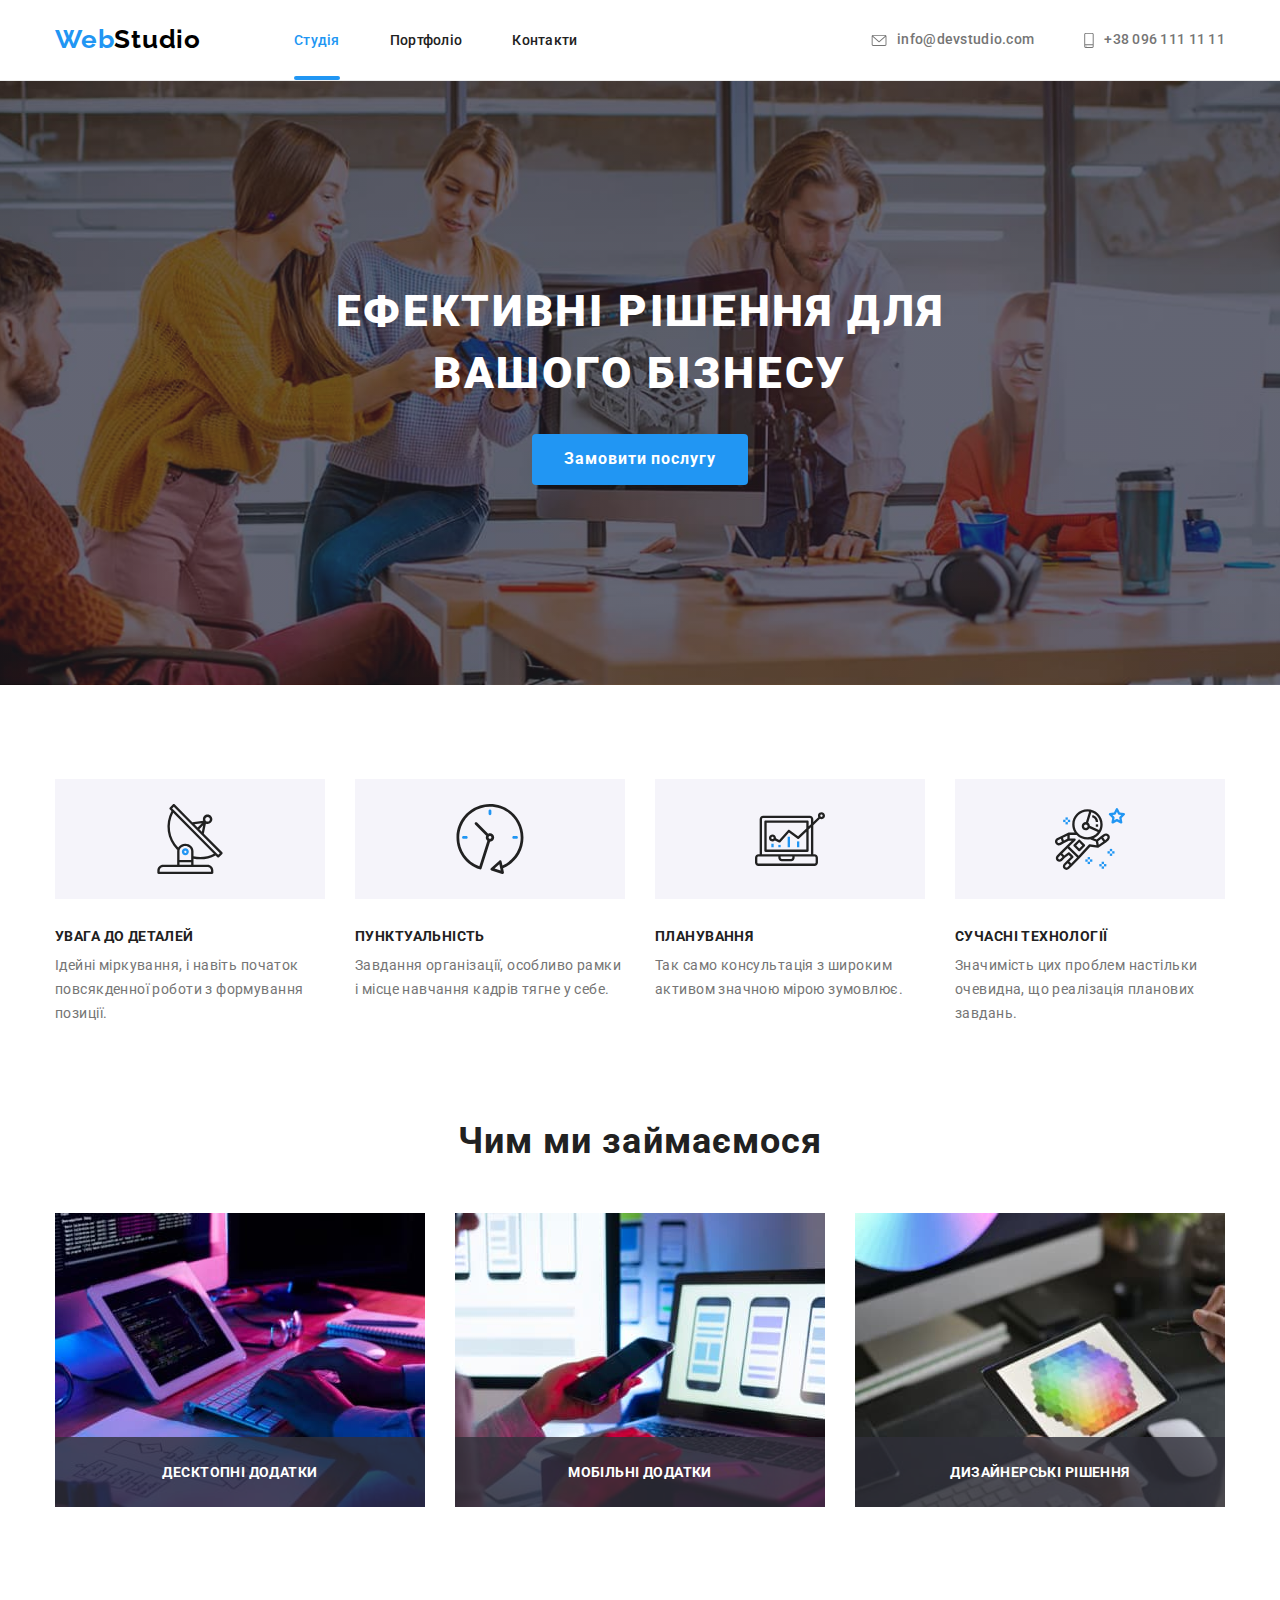
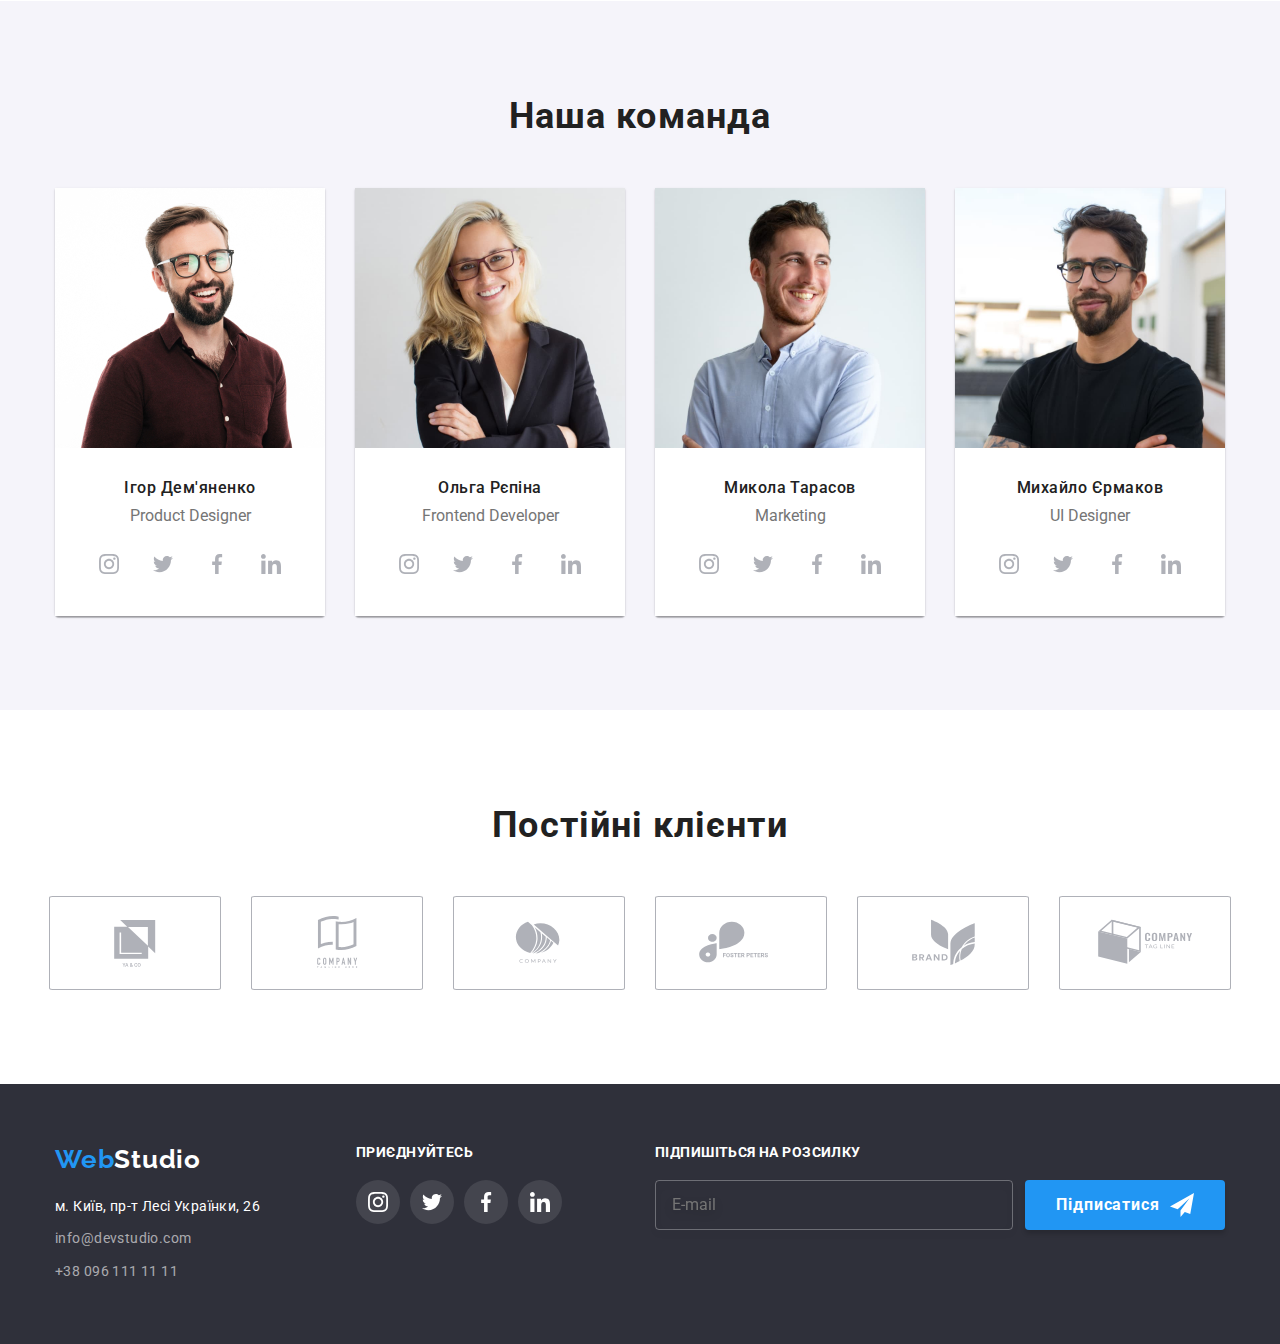
==== index.html @ 1d18b10a "add start files" ====
<!DOCTYPE html>
<html lang="uk">
  <head>
    <meta charset="UTF-8" />
    <meta http-equiv="X-UA-Compatible" content="IE=edge" />
    <meta name="viewport" content="width=device-width, initial-scale=1.0" />
    <title>WebStudio</title>
    <link rel="preconnect" href="https://fonts.googleapis.com" />
    <link rel="preconnect" href="https://fonts.gstatic.com" crossorigin />
    <link
      href="https://fonts.googleapis.com/css2?family=Raleway:wght@700&family=Roboto:wght@400;500;700;900&display=swap"
      rel="stylesheet"
    />
    <link
      rel="stylesheet"
      href="https://cdnjs.cloudflare.com/ajax/libs/modern-normalize/1.1.0/modern-normalize.min.css"
    />
    <link rel="stylesheet" href="./css/styles.css" />
  </head>

  <body>
    <!-- Хедер -->
    <header class="header">
      <div class="conteiner nav">
        <nav class="nav">
          <a class="logo logoheader" href="/"
            >Web<span class="sublogoheader">Studio</span></a
          >
          <ul class="list nav-list">
            <li class="item">
              <a class="link nav-link current" href="./index.html">Студія</a>
            </li>
            <li class="item">
              <a class="link nav-link" href="./portfolio.html">Портфоліо</a>
            </li>
            <li class="item"><a class="link nav-link" href="">Контакти</a></li>
          </ul>
        </nav>
        <ul class="list nav-list nav-contact">
          <li class="item">
            <a class="link nav-link nav-icon" href="mailto:info@devstudio.com">
              <svg width="16px" height="12px" class="contact-icon">
                <use href="./images/icon/icons.svg#envelope"></use>
              </svg>
              info@devstudio.com</a
            >
          </li>
          <li class="item">
            <a class="link nav-link nav-icon" href="tel:+380961111111">
              <svg width="10px" height="16px" class="contact-icon">
                <use href="./images/icon/icons.svg#smartphone"></use>
              </svg>
              +38 096 111 11 11</a
            >
          </li>
        </ul>
      </div>
    </header>

    <!-- Мейн -->
    <main class="main">
      <!-- hero section -->
      <section class="hero">
        <div class="conteiner">
          <h1 class="hero-title">Ефективні рішення для вашого бізнесу</h1>
          <button class="hero-button" data-modal-open type="button">
            Замовити послугу
          </button>
        </div>
      </section>
      <!-- features section -->
      <section class="features">
        <div class="conteiner">
          <h2 class="features-title visually-hidden">Особливості</h2>
          <ul class="list features-list">
            <li class="features-item item icon-antenna">
              <h3 class="features-subtitle">Увага до деталей</h3>
              <p class="features-text">
                Ідейні міркування, і навіть початок повсякденної роботи з
                формування позиції.
              </p>
            </li>
            <li class="features-item item icon-clock">
              <h3 class="features-subtitle">Пунктуальність</h3>
              <p class="features-text">
                Завдання організації, особливо рамки і місце навчання кадрів
                тягне у себе.
              </p>
            </li>
            <li class="features-item item icon-diagram">
              <h3 class="features-subtitle">Планування</h3>
              <p class="features-text">
                Так само консультація з широким активом значною мірою зумовлює.
              </p>
            </li>
            <li class="features-item item icon-astronaut">
              <h3 class="features-subtitle">Сучасні технології</h3>
              <p class="features-text">
                Значимість цих проблем настільки очевидна, що реалізація
                планових завдань.
              </p>
            </li>
          </ul>
        </div>
      </section>

      <!-- examples section -->

      <section class="examples">
        <div class="conteiner">
          <h2 class="examples-title">Чим ми займаємося</h2>
          <ul class="list examples-list">
            <li class="examples-item item">
              <img
                src="./images/work1.jpg"
                alt="Приклад робіт"
                width="370"
                height="294"
              />
              <div class="examples-desc">
                <p class="examples-text">Десктопні додатки</p>
              </div>
            </li>
            <li class="examples-item item">
              <img
                src="./images/work2.jpg"
                alt="Приклад робіт"
                width="370"
                height="294"
              />
              <div class="examples-desc">
                <p class="examples-text">Мобільні додатки</p>
              </div>
            </li>
            <li class="examples-item item">
              <img
                src="./images/work3.jpg"
                alt="Приклад робіт"
                width="370"
                height="294"
              />
              <div class="examples-desc">
                <p class="examples-text">Дизайнерські рішення</p>
              </div>
            </li>
          </ul>
        </div>
      </section>

      <!-- team section -->
      <section class="team">
        <div class="conteiner">
          <h2 class="team-title">Наша команда</h2>
          <ul class="list team-list">
            <li class="team-item item">
              <img
                src="./images/team1.jpg"
                alt="Продакт дизайнер"
                width="270"
              />
              <div class="team desc">
                <h3 class="team-subtitle">Ігор Дем'яненко</h3>
                <p class="team-text">Product Designer</p>
                <ul class="list social-list">
                  <li class="social-item">
                    <a href="#" class="social-link">
                      <svg class="social-icon" aria-label="instagram">
                        <use href="./images/icon/icons.svg#instagram"></use>
                      </svg>
                    </a>
                  </li>
                  <li class="social-item">
                    <a href="#" class="social-link">
                      <svg class="social-icon" aria-label="twitter">
                        <use href="./images/icon/icons.svg#twitter"></use>
                      </svg>
                    </a>
                  </li>
                  <li class="social-item">
                    <a href="#" class="social-link">
                      <svg class="social-icon" aria-label="facebook">
                        <use href="./images/icon/icons.svg#facebook"></use>
                      </svg>
                    </a>
                  </li>
                  <li class="social-item">
                    <a href="#" class="social-link">
                      <svg class="social-icon" aria-label="linkedin">
                        <use href="./images/icon/icons.svg#linkedin"></use>
                      </svg>
                    </a>
                  </li>
                </ul>
              </div>
            </li>
            <li class="team-item">
              <img
                src="./images/team2.jpg"
                alt="Фронтенд розробник"
                width="270"
              />
              <div class="team desc">
                <h3 class="team-subtitle">Ольга Рєпіна</h3>
                <p class="team-text">Frontend Developer</p>
                <ul class="list social-list">
                  <li class="social-item">
                    <a href="#" class="social-link">
                      <svg class="social-icon" aria-label="instagram">
                        <use href="./images/icon/icons.svg#instagram"></use>
                      </svg>
                    </a>
                  </li>
                  <li class="social-item">
                    <a href="#" class="social-link">
                      <svg class="social-icon" aria-label="twitter">
                        <use href="./images/icon/icons.svg#twitter"></use>
                      </svg>
                    </a>
                  </li>
                  <li class="social-item">
                    <a href="#" class="social-link">
                      <svg class="social-icon" aria-label="facebook">
                        <use href="./images/icon/icons.svg#facebook"></use>
                      </svg>
                    </a>
                  </li>
                  <li class="social-item">
                    <a href="#" class="social-link">
                      <svg class="social-icon" aria-label="linkedin">
                        <use href="./images/icon/icons.svg#linkedin"></use>
                      </svg>
                    </a>
                  </li>
                </ul>
              </div>
            </li>
            <li class="team-item">
              <img src="./images/team3.jpg" alt="Маркетинг" width="270" />
              <div class="team desc">
                <h3 class="team-subtitle">Микола Тарасов</h3>
                <p class="team-text">Marketing</p>
                <ul class="list social-list">
                  <li class="social-item">
                    <a href="#" class="social-link">
                      <svg class="social-icon" aria-label="instagram">
                        <use href="./images/icon/icons.svg#instagram"></use>
                      </svg>
                    </a>
                  </li>
                  <li class="social-item">
                    <a href="#" class="social-link">
                      <svg class="social-icon" aria-label="twitter">
                        <use href="./images/icon/icons.svg#twitter"></use>
                      </svg>
                    </a>
                  </li>
                  <li class="social-item">
                    <a href="#" class="social-link">
                      <svg class="social-icon" aria-label="facebook">
                        <use href="./images/icon/icons.svg#facebook"></use>
                      </svg>
                    </a>
                  </li>
                  <li class="social-item">
                    <a href="#" class="social-link">
                      <svg class="social-icon" aria-label="linkedin">
                        <use href="./images/icon/icons.svg#linkedin"></use>
                      </svg>
                    </a>
                  </li>
                </ul>
              </div>
            </li>
            <li class="team-item item">
              <img src="./images/team4.jpg" alt="Дизайнер" width="270" />
              <div class="team desc">
                <h3 class="team-subtitle">Михайло Єрмаков</h3>
                <p class="team-text">UI Designer</p>
                <ul class="list social-list">
                  <li class="social-item">
                    <a href="#" class="social-link">
                      <svg class="social-icon" aria-label="instagram">
                        <use href="./images/icon/icons.svg#instagram"></use>
                      </svg>
                    </a>
                  </li>
                  <li class="social-item">
                    <a href="#" class="social-link">
                      <svg class="social-icon" aria-label="twitter">
                        <use href="./images/icon/icons.svg#twitter"></use>
                      </svg>
                    </a>
                  </li>
                  <li class="social-item">
                    <a href="#" class="social-link">
                      <svg class="social-icon" aria-label="facebook">
                        <use href="./images/icon/icons.svg#facebook"></use>
                      </svg>
                    </a>
                  </li>
                  <li class="social-item">
                    <a href="#" class="social-link">
                      <svg class="social-icon" aria-label="linkedin">
                        <use href="./images/icon/icons.svg#linkedin"></use>
                      </svg>
                    </a>
                  </li>
                </ul>
              </div>
            </li>
          </ul>
        </div>
      </section>
      <!-- Clients section -->
      <section class="clients">
        <div class="conteiner">
          <h2 class="clients-title">Постійні клієнти</h2>
          <ul class="list clients-list">
            <li class="clients-item">
              <a href="#" class="clients-link">
                <svg class="clients-icon">
                  <use href="./images/icon/icons.svg#client1"></use>
                </svg>
              </a>
            </li>
            <li class="clients-item">
              <a href="#" class="clients-link">
                <svg class="clients-icon">
                  <use href="./images/icon/icons.svg#client2"></use>
                </svg>
              </a>
            </li>
            <li class="clients-item">
              <a href="#" class="clients-link">
                <svg class="clients-icon">
                  <use href="./images/icon/icons.svg#client3"></use>
                </svg>
              </a>
            </li>
            <li class="clients-item">
              <a href="#" class="clients-link">
                <svg class="clients-icon">
                  <use href="./images/icon/icons.svg#client4"></use>
                </svg>
              </a>
            </li>
            <li class="clients-item">
              <a href="#" class="clients-link">
                <svg class="clients-icon">
                  <use href="./images/icon/icons.svg#client5"></use>
                </svg>
              </a>
            </li>
            <li class="clients-item">
              <a href="#" class="clients-link">
                <svg class="clients-icon">
                  <use href="./images/icon/icons.svg#client6"></use>
                </svg>
              </a>
            </li>
          </ul>
        </div>
      </section>
    </main>
    <!-- Футер -->
    <footer class="footer">
      <div class="conteiner footer-info">
        <div class="address">
          <a class="logo logofooter" href="/"
            >Web<span class="sublogofooter">Studio</span></a
          >
          <address>
            <ul class="list address-list">
              <li class="address-item item">
                <a
                  class="link address-map"
                  href="https://goo.gl/maps/CPtrU1FHBa2aNyZL9"
                  target="_blank"
                  rel="noopener noreferrer nofollow"
                  >м. Київ, пр-т Лесі Українки, 26</a
                >
              </li>
              <li class="address-item item">
                <a class="link address-link" href="mailto:info@devstudio.com"
                  >info@devstudio.com</a
                >
              </li>
              <li class="address-item item">
                <a class="link address-link" href="tel:+380961111111"
                  >+38 096 111 11 11</a
                >
              </li>
            </ul>
          </address>
        </div>
        <div class="social-contact">
          <p class="social-contact-title">приєднуйтесь</p>
          <ul class="list social-contact-list">
            <li class="social-contact-item">
              <a class="social-contact-link" href="#">
                <svg class="social-contact-icon">
                  <use href="./images/icon/icons.svg#instagram"></use>
                </svg>
              </a>
            </li>
            <li class="social-contact-item">
              <a class="social-contact-link" href="#">
                <svg class="social-contact-icon">
                  <use href="./images/icon/icons.svg#twitter"></use>
                </svg>
              </a>
            </li>
            <li class="social-contact-item">
              <a class="social-contact-link" href="#">
                <svg class="social-contact-icon">
                  <use href="./images/icon/icons.svg#facebook"></use>
                </svg>
              </a>
            </li>
            <li class="social-contact-item">
              <a class="social-contact-link" href="#">
                <svg class="social-contact-icon">
                  <use href="./images/icon/icons.svg#linkedin"></use>
                </svg>
              </a>
            </li>
          </ul>
        </div>
        <div class="subscribe">
          <p class="subscribe-text">Підпишіться на розсилку</p>
          <form name="subscribe" autocomplete="off" novalidate>
            <div class="subscribe-form">
              <label>
                <input
                  class="subscribe-input"
                  type="email"
                  name="email"
                  placeholder="E-mail"
                />
              </label>
              <button class="subscribe-button" type="submit">
                Підписатися
                <svg class="subscribe-icon" width="24" height="24">
                  <use href="./images/icon/icons.svg#icon-send"></use>
                </svg>
              </button>
            </div>
          </form>
        </div>
      </div>
    </footer>

    <div class="backdrop is-hidden" data-modal>
      <div class="modal">
        <button class="modal-button-close" data-modal-close type="button">
          <svg width="18px" height="18px">
            <use href="./images/icon/icons.svg#close"></use>
          </svg>
        </button>
        <h2 class="modal-title">Залиште свої дані, ми вам передзвонимо</h2>
        <form name="contact-form" autocomplete="off" novalidate>
          <label class="form-label" for="user-name">Ім'я</label>
          <div class="contact-form-input">
            <input class="form-input" id="user-name" type="text" name="name" />
            <svg class="contact-form-icon" width="18" height="18">
              <use href="./images/icon/icons.svg#person"></use>
            </svg>
          </div>

          <label class="form-label" for="user-phone">Телефон</label>
          <div class="contact-form-input">
            <input class="form-input" id="user-phone" type="tel" name="phone" />
            <svg class="contact-form-icon" width="18" height="18">
              <use href="./images/icon/icons.svg#phone"></use>
            </svg>
          </div>

          <label class="form-label" for="user-email">Пошта</label>
          <div class="contact-form-input">
            <input
              class="form-input"
              id="user-email"
              type="email"
              name="mail"
            />
            <svg class="contact-form-icon" width="18" height="18">
              <use href="./images/icon/icons.svg#email"></use>
            </svg>
          </div>

          <div class="contact-form-textarea">
            <label class="form-label" for="user-comments">Коментар</label>
            <textarea
              class="form-textarea"
              id="user-comments"
              name="user-comments"
              placeholder="Введіть текст"
            ></textarea>
          </div>

          <div class="contact-form-checkbox">
            <label for="terms-checkbox">
              <input
                class="form-checkbox"
                id="terms-checkbox"
                type="checkbox"
                name="terms-checkbox"
              />
              <svg class="checkbox-icon" width="16" height="15">
                <use href="./images/icon/icons.svg#icon-check"></use>
              </svg>
              Погоджуюся з розсилкою та приймаю
              <a class="terms-link" href="#">Умови договору</a>
            </label>
          </div>
          <button class="form-button" type="submit">Відправити</button>
        </form>
      </div>
    </div>
    <script src="./js/modal.js"></script>
  </body>
</html>
---- css/styles.css ----
:root {
  --color-primery: #212121;
  --color-secondary: #757575;
  --color-action-primery: #2196f3;
  --color-light-primery: #fff;
  --color-light-secondary: #f5f4fa;
  --color-dark-secondary: #000000;
  --color-dark-primery: #2f303a;
  --color-action-secondary: #188ce8;
  --color-line: #ececec;
  --color-border: #eee;
  --color-icon: #afb1b8;
  --color-footer-icon: #ffffff1a;
  --color-overlay: rgba(47, 48, 58, 0.8);
  --color-backdrop: rgba(0, 0, 0, 0.2);
  --timing: cubic-bezier(0.4, 0, 0.2, 1);
}

body {
  background-color: var(--color-light-primery);
  color: var(--color-primery);

  font-family: "Roboto", sans-serif;
}
h1,
h2,
h3,
h4,
p {
  margin: 0;
}

.list {
  list-style: none;
  margin: 0;
  padding: 0;
}
.visually-hidden {
  position: absolute;
  white-space: nowrap;
  width: 1px;
  height: 1px;
  overflow: hidden;
  border: 0;
  padding: 0;
  clip: rect(0 0 0 0);
  clip-path: inset(50%);
  margin: -1px;
}
.link {
  text-decoration: none;
}

.conteiner {
  width: 1200px;
  padding: 0 15px;
  margin-right: auto;
  margin-left: auto;
}
img {
  display: block;
}
/* Header section */
header {
  border-bottom: 1px solid var(--color-line);
}

.logo {
  display: inline-block;
  align-items: center;

  font-family: "Raleway", sans-serif;
  font-weight: 700;
  font-size: 26px;
  line-height: 1.2;
  letter-spacing: 0.03em;
  color: var(--color-action-primery);
  text-decoration: none;
}

.logoheader {
  margin-right: 93px;
  padding-top: 24px;
  padding-bottom: 25px;
}

.sublogoheader {
  color: var(--color-dark-secondary);
}

.nav {
  display: flex;
}

.nav-list {
  display: flex;
  align-items: center;
  padding: 0px;
}

.nav-link {
  position: relative;
  padding-top: 32px;
  padding-bottom: 32px;

  font-weight: 500;
  font-size: 14px;
  line-height: 1.1;
  letter-spacing: 0.02em;
  color: var(--color-primery);
  transition: color 250ms var(--timing);
}

.nav-link:hover,
.nav-link:focus {
  color: var(--color-action-primery);
}

.nav-link.current {
  color: var(--color-action-primery);
}

.current::after {
  position: absolute;
  bottom: 0;
  left: 0;
  content: "";
  width: 100%;
  height: 4px;
  border-radius: 2px;
  background-color: var(--color-action-primery);
}

.nav-contact {
  margin-left: auto;
}

.nav-contact .link {
  color: var(--color-secondary);
}

.nav-icon:hover,
.nav-icon:focus {
  color: var(--color-action-primery);
}

.nav-list .item + .item {
  margin-left: 50px;
}

.nav-link .icon {
  fill: currentColor;
}

.contact-icon {
  margin-right: 10px;
}

.nav-icon {
  display: flex;
  align-items: center;
  justify-content: center;
  fill: currentColor;
  transition: color 250ms var(--timing);
}

/* Hero section */
.hero {
  padding: 200px 0;
  max-width: 1600px;
  margin: 0 auto;
  background-color: var(--color-dark-primery);
  color: var(--color-light-primery);
  background-image: linear-gradient(
      to right,
      rgba(47, 48, 58, 0.4),
      rgba(47, 48, 58, 0.4)
    ),
    url(../images/background.jpg);
  background-repeat: no-repeat;
  background-position: center;
  background-size: cover;
}

.conteiner .hero {
  margin-left: auto;
  margin-right: auto;
}

.hero-title {
  margin-left: auto;
  margin-right: auto;
  margin-bottom: 30px;
  padding: 0;
  width: 696px;
  font-weight: 900;
  font-size: 44px;
  line-height: 1.4;
  text-align: center;
  letter-spacing: 0.06em;
  text-transform: uppercase;
}
.hero-button {
  display: block;
  border: none;
  border-radius: 4px;
  padding: 10px 32px;
  margin-left: auto;
  margin-right: auto;
  min-width: 216px;

  font-family: inherit;
  font-weight: 700;
  font-size: 16px;
  line-height: 1.9;
  letter-spacing: 0.06em;
  background-color: var(--color-action-primery);
  color: var(--color-light-primery);
  cursor: pointer;
  transition: background-color 250ms var(--timing);
}
.hero-button:hover,
.hero-button:focus {
  background-color: var(--color-action-secondary);
}

/* features section */
.features {
  padding: 94px 0;
}
.features-list {
  display: flex;
  padding: 0;
}
.features-list .item + .item {
  margin-left: 30px;
}
.features-item {
  width: 270px;
}

.features-item::before {
  display: block;
  margin-bottom: 30px;
  content: "";
  height: 120px;
  background-color: var(--color-light-secondary);
}

.icon-antenna::before {
  background-image: url(../images/icon/antenna\ 1.svg);
  background-repeat: no-repeat;
  background-position: center;
}

.icon-clock::before {
  background-image: url(../images/icon/clock\ 1.svg);
  background-repeat: no-repeat;
  background-position: center;
}

.icon-diagram::before {
  background-image: url(../images/icon/diagram\ 1.svg);
  background-repeat: no-repeat;
  background-position: center;
}

.icon-astronaut::before {
  background-image: url(../images/icon/astronaut\ 1.svg);
  background-repeat: no-repeat;
  background-position: center;
}

.features-subtitle {
  margin-bottom: 10px;
  font-weight: 700;
  font-size: 14px;
  line-height: 1.1;
  letter-spacing: 0.03em;
  text-transform: uppercase;
}
.features-text {
  font-size: 14px;
  line-height: 1.7;
  letter-spacing: 0.03em;
  color: var(--color-secondary);
}
/* examples section */
.examples {
  padding-bottom: 94px;
}
.examples-title {
  margin-bottom: 50px;

  font-size: 36px;
  line-height: 1.2;
  text-align: center;
  letter-spacing: 0.03em;
}
.examples-list {
  display: flex;
}
.examples-list .item + .item {
  margin-left: 30px;
}

.examples-item {
  position: relative;
}

.examples-desc {
  position: absolute;
  bottom: 0;
  left: 0;
  width: 100%;
  display: flex;
  justify-content: center;
  align-items: center;
  padding-top: 27px;
  padding-bottom: 27px;
  background: var(--color-overlay);
}

.examples-text {
  font-weight: 700;
  font-size: 14px;
  line-height: calc(16 / 14);
  text-align: center;
  letter-spacing: 0.03em;
  text-transform: uppercase;
  color: var(--color-light-primery);
}

/* team section */
.team {
  padding: 94px 0;
  background-color: var(--color-light-secondary);
}
.team-title {
  margin-bottom: 50px;
  font-size: 36px;
  line-height: 1.2;
  text-align: center;
  letter-spacing: 0.03em;
}
.team-list {
  display: flex;
  gap: 30px;
}

.team-item {
  box-shadow: 0px 1px 3px rgba(0, 0, 0, 0.12), 0px 1px 1px rgba(0, 0, 0, 0.14),
    0px 2px 1px rgba(0, 0, 0, 0.2);
  border-radius: 0px 0px 4px 4px;
  background-color: var(--color-light-primery);
}

.team .desc {
  padding: 30px 0;
  background-color: var(--color-light-primery);
}

.team-subtitle {
  margin-bottom: 10px;
  font-weight: 500;
  font-size: 16px;
  line-height: 1.2;
  text-align: center;
  letter-spacing: 0.03em;
}
.team-text {
  margin-bottom: 16px;
  text-align: center;
  color: var(--color-secondary);
}

.social-list {
  display: flex;
  gap: 10px;
  justify-content: center;
  align-items: center;
}

.social-item {
  width: 44px;
  height: 44px;
}

.social-icon {
  width: 20px;
  height: 20px;
}

.social-link {
  display: flex;
  width: 100%;
  height: 100%;
  justify-content: center;
  align-items: center;
  fill: var(--color-icon);
  border-radius: 50%;
  transition: fill 250ms var(--timing), backgroun-color 250ms var(--timing);
}

.social-link:hover,
.social-link:focus {
  fill: var(--color-light-primery);
  background-color: var(--color-action-primery);
}

/* clients section */

.clients {
  padding: 94px 0;
}

.clients-title {
  margin-bottom: 50px;
  font-size: 36px;
  line-height: calc(42 / 36);
  text-align: center;
  letter-spacing: 0.03em;
}

.clients-list {
  display: flex;
  gap: 30px;
  justify-content: center;
}

.clients-link {
  display: flex;
  width: 100%;
  height: 100%;
  justify-content: center;
  align-items: center;
  fill: var(--color-icon);
  border: 1px solid var(--color-icon);
  border-radius: 2%;
  transition: fill 250ms var(--timing), border 250ms var(--timing);
}

.clients-icon {
  width: 170px;
  height: 92px;
}
.clients-link:hover,
.clients-link:focus {
  fill: var(--color-action-primery);
  border: 1px solid var(--color-action-primery);
}

/* footer section */
.footer {
  padding: 60px 0;
  background-color: var(--color-dark-primery);
}

.footer-info {
  display: flex;
  /* gap: 70px;
  align-items: baseline; */
}

.logofooter {
  margin-bottom: 20px;
}

.sublogofooter {
  color: var(--color-light-primery);
}

.address {
  width: 231px;
}

.address-list .item + .item {
  margin-top: 9px;
}
.address-map {
  font-style: normal;
  font-size: 14px;
  line-height: 1.7;
  letter-spacing: 0.03em;
  color: var(--color-light-primery);
  transition: color 250ms var(--timing);
}
.address-link {
  font-style: normal;
  font-size: 14px;
  line-height: 1.7;
  letter-spacing: 0.03em;
  color: rgba(255, 255, 255, 0.6);
  transition: color 250ms var(--timing);
}
.address-link:hover,
:focus,
.address-map:hover,
:focus {
  color: var(--color-action-primery);
}

.social-contact {
  margin-left: 70px;
}

.social-contact-title {
  margin-bottom: 20px;
  color: var(--color-light-primery);
  font-weight: 700;
  font-size: 14px;
  line-height: calc(16 / 14);
  letter-spacing: 0.03em;
  text-transform: uppercase;
}

.social-contact-list {
  display: flex;
  gap: 10px;
  justify-content: center;
  align-items: center;
}

.social-contact-item {
  width: 44px;
  height: 44px;
}

.social-contact-link {
  display: flex;
  justify-content: center;
  align-items: center;
  width: 100%;
  height: 100%;
  border-radius: 50%;
  fill: var(--color-light-primery);
  background-color: var(--color-footer-icon);
  transition: background-color 250ms var(--timing);
}

.social-contact-link:hover,
.social-contact-link:focus {
  background-color: var(--color-action-primery);
}

.social-contact-icon {
  width: 20px;
  height: 20px;
}

.subscribe {
  margin-left: 93px;
}

.subscribe-text {
  margin-bottom: 20px;
  font-weight: 700;
  font-size: 14px;
  line-height: calc(16 / 14);
  letter-spacing: 0.03em;
  text-transform: uppercase;
  color: var(--color-light-primery);
}

.subscribe-form {
  display: flex;
  justify-content: end;
}

.subscribe-input {
  padding-left: 16px;
  width: 358px;
  height: 50px;
  border: 1px solid rgba(255, 255, 255, 0.3);
  filter: drop-shadow(0px 4px 4px rgba(0, 0, 0, 0.15));
  border-radius: 4px;
  background-color: inherit;
  color: var(--color-light-primery);
}

.subscribe-button {
  display: inline-flex;
  justify-content: center;
  align-items: center;
  margin-left: 12px;
  width: 200px;
  height: 50px;
  border: none;
  border-radius: 4px;

  font-weight: 700;
  font-size: 16px;
  line-height: calc(30 / 16);
  letter-spacing: 0.06em;

  color: var(--color-light-primery);
  background-color: var(--color-action-primery);
  box-shadow: 0px 4px 4px rgba(0, 0, 0, 0.15);
}

.subscribe-icon {
  margin-left: 10px;
  fill: var(--color-light-primery);
}

/* portfolio button */
.portfolio-button {
  padding: 6px 22px;
  border-radius: 4px;
  border: none;

  font-family: inherit;
  font-weight: 500;
  font-size: 16px;
  line-height: 1.6;
  text-align: center;
  letter-spacing: 0.03em;
  background-color: var(--color-light-secondary);
  cursor: pointer;
  transition: color 250ms var(--timing), background-color 250ms var(--timing),
    box-shadow 250ms var(--timing);
}

.portfolio-button:hover,
.portfolio-button:focus {
  box-shadow: 0px 3px 1px rgba(0, 0, 0, 0.1), 0px 1px 2px rgba(0, 0, 0, 0.08),
    0px 2px 2px rgba(0, 0, 0, 0.12);
  background-color: var(--color-action-primery);
  color: var(--color-light-primery);
}
.main-button {
  padding: 6px 25px;
}
/* portfolio section */
.portfolio {
  padding: 94px 0;
}
.main-list {
  display: flex;
  justify-content: center;
  margin-bottom: 50px;
}
.main-list .item + .item {
  margin-left: 9px;
}
.portfolio-list {
  display: flex;
  flex-wrap: wrap;
  margin-left: -30px;
  margin-bottom: -30px;
  /* gap: 30px; */
}
.portfolio-title {
  margin-bottom: 4px;
  font-size: 18px;
  line-height: 2;
  letter-spacing: 0.06em;
  color: var(--color-dark-primery);
}
.portfolio-subtitle {
  font-weight: 400;
  font-size: 16px;
  line-height: 1.9;
  letter-spacing: 0.03em;
  color: var(--color-secondary);
}
.portfolio-item {
  width: calc((100% / 3) - 30px);
  margin-left: 30px;
  margin-bottom: 30px;
}

.portfolio-link {
  display: block;
  transition: box-shadow 250ms var(--timing);
}

.portfolio-link:hover,
.portfolio-link:focus {
  box-shadow: 0px 1px 1px rgba(0, 0, 0, 0.12), 0px 4px 4px rgba(0, 0, 0, 0.06),
    1px 4px 6px rgba(0, 0, 0, 0.16);
}

.link-caption {
  padding: 20px 24px;
  border: 1px solid var(--color-border);
  border-top: none;
}

.portfolio-thumb {
  position: relative;
  overflow: hidden;
}

.portfolio-link-desc {
  position: absolute;
  bottom: 0;
  left: 0;
  display: block;
  padding: 63px 24px;
  width: 100%;
  transform: translateY(100%);

  opacity: 0;
  font-size: 18px;
  line-height: calc(28 / 18);
  letter-spacing: 0.03em;
  color: var(--color-light-primery);
  background-color: rgba(33, 150, 243, 0.9);
  transition: transform 250ms var(--timing), opacity 250ms var(--timing);
}

.portfolio-link:hover .portfolio-link-desc {
  transform: translateY(0);
  opacity: 1;
}

.backdrop {
  position: fixed;
  top: 0;
  left: 0;
  width: 100%;
  height: 100%;
  background-color: var(--color-backdrop);
  opacity: 1;
  visibility: visible;
  transition: opacity 250ms var(--timing), visibility 250ms var(--timing);
}

.backdrop.is-hidden {
  visibility: hidden;
  opacity: 0;
  pointer-events: none;
}

.modal {
  position: absolute;
  top: 50%;
  left: 50%;

  padding: 40px;
  max-width: 528px;
  max-height: 581px;
  width: 100%;
  height: 100%;
  background-color: var(--color-light-primery);
  /* overflow-y: auto; */

  transform: translate(-50%, -50%);

  transition: transform 250ms var(--timing);
}

.modal-button-close {
  position: absolute;
  top: 8px;
  right: 8px;
  display: flex;
  justify-content: center;
  align-items: center;
  width: 30px;
  height: 30px;
  background-color: var(--color-light-primery);
  border-color: rgba(0, 0, 0, 0.1);
  border-radius: 50%;
  cursor: pointer;
  transition: fill 250ms var(--timing);
}

.modal-button-close:focus,
.modal-button-close:hover {
  fill: var(--color-action-primery);
}

.modal-title {
  margin-bottom: 12px;
  font-size: 20px;
  line-height: 23px;
  text-align: center;
  letter-spacing: 0.03em;
}

.form-label {
  display: block;
  margin-bottom: 4px;
  font-size: 12px;
  line-height: calc(14 / 12);
  letter-spacing: 0.01em;
  color: var(--color-secondary);
}

.contact-form-input {
  position: relative;
  margin-bottom: 10px;
}

.form-input {
  width: 100%;
  height: 40px;
  padding: 0 12px 0 42px;
  border: 1px solid rgba(33, 33, 33, 0.2);
  border-radius: 4px;
  color: var(--color-dark-secondary);
  outline: none;
  cursor: pointer;
  transition: border-color 250ms var(--timing), fill 250ms var(--timing);
}

.form-input:focus {
  border-color: var(--color-action-primery);
}

.form-input:focus + .contact-form-icon {
  fill: var(--color-action-primery);
}

.contact-form-textarea {
  margin-bottom: 20px;
}

.form-textarea {
  display: block;
  width: 100%;
  height: 120px;
  padding: 12px 16px;
  border: 1px solid rgba(33, 33, 33, 0.2);
  border-radius: 4px;
  color: var(--color-dark-secondary);
  outline: none;
  resize: none;
  cursor: pointer;
  transition: border-color 250ms var(--timing);
}

.form-textarea::placeholder {
  font-size: 12px;
  line-height: calc(14 / 12);
  letter-spacing: 0.01em;

  color: rgba(117, 117, 117, 0.5);
}

.form-textarea:focus {
  border-color: var(--color-action-primery);
}

.contact-form-icon {
  position: absolute;
  top: 50%;
  left: 12px;
  transform: translateY(-50%);
}

.contact-form-checkbox {
  display: flex;
  margin-bottom: 30px;
  font-size: 14px;
  line-height: calc(24 / 14);
  letter-spacing: 0.03em;
  color: var(--color-secondary);
}

.form-checkbox {
  appearance: none;
}

.form-checkbox:checked + .checkbox-icon {
  fill: var(--color-light-primery);
  background: var(--color-action-primery);
  border-color: var(--color-action-primery);
}

.terms-link {
  color: var(--color-action-primery);
  text-decoration-line: underline;
}

.checkbox-icon {
  width: 16px;
  height: 15px;
  fill: transparent;
  border: 2px solid var(--color-primery);
  border-radius: 2px;
  transition: fill 250ms var(--timing), background 250ms var(--timing);
}

.form-button {
  display: flex;
  align-items: center;
  justify-content: center;
  margin: 0 auto;
  letter-spacing: 0.06em;
  width: 200px;
  height: 50px;
  font-weight: 700;
  font-size: 16px;
  line-height: calc(30 / 16);
  color: var(--color-light-primery);
  background: var(--color-action-primery);
  box-shadow: 0px 4px 4px rgba(0, 0, 0, 0.15);
  border-radius: 4px;
  border: none;
  cursor: pointer;
  transition: background 250ms var(--timing);
}

.form-button:focus,
.form-button:hover {
  background: var(--color-action-secondary);
}
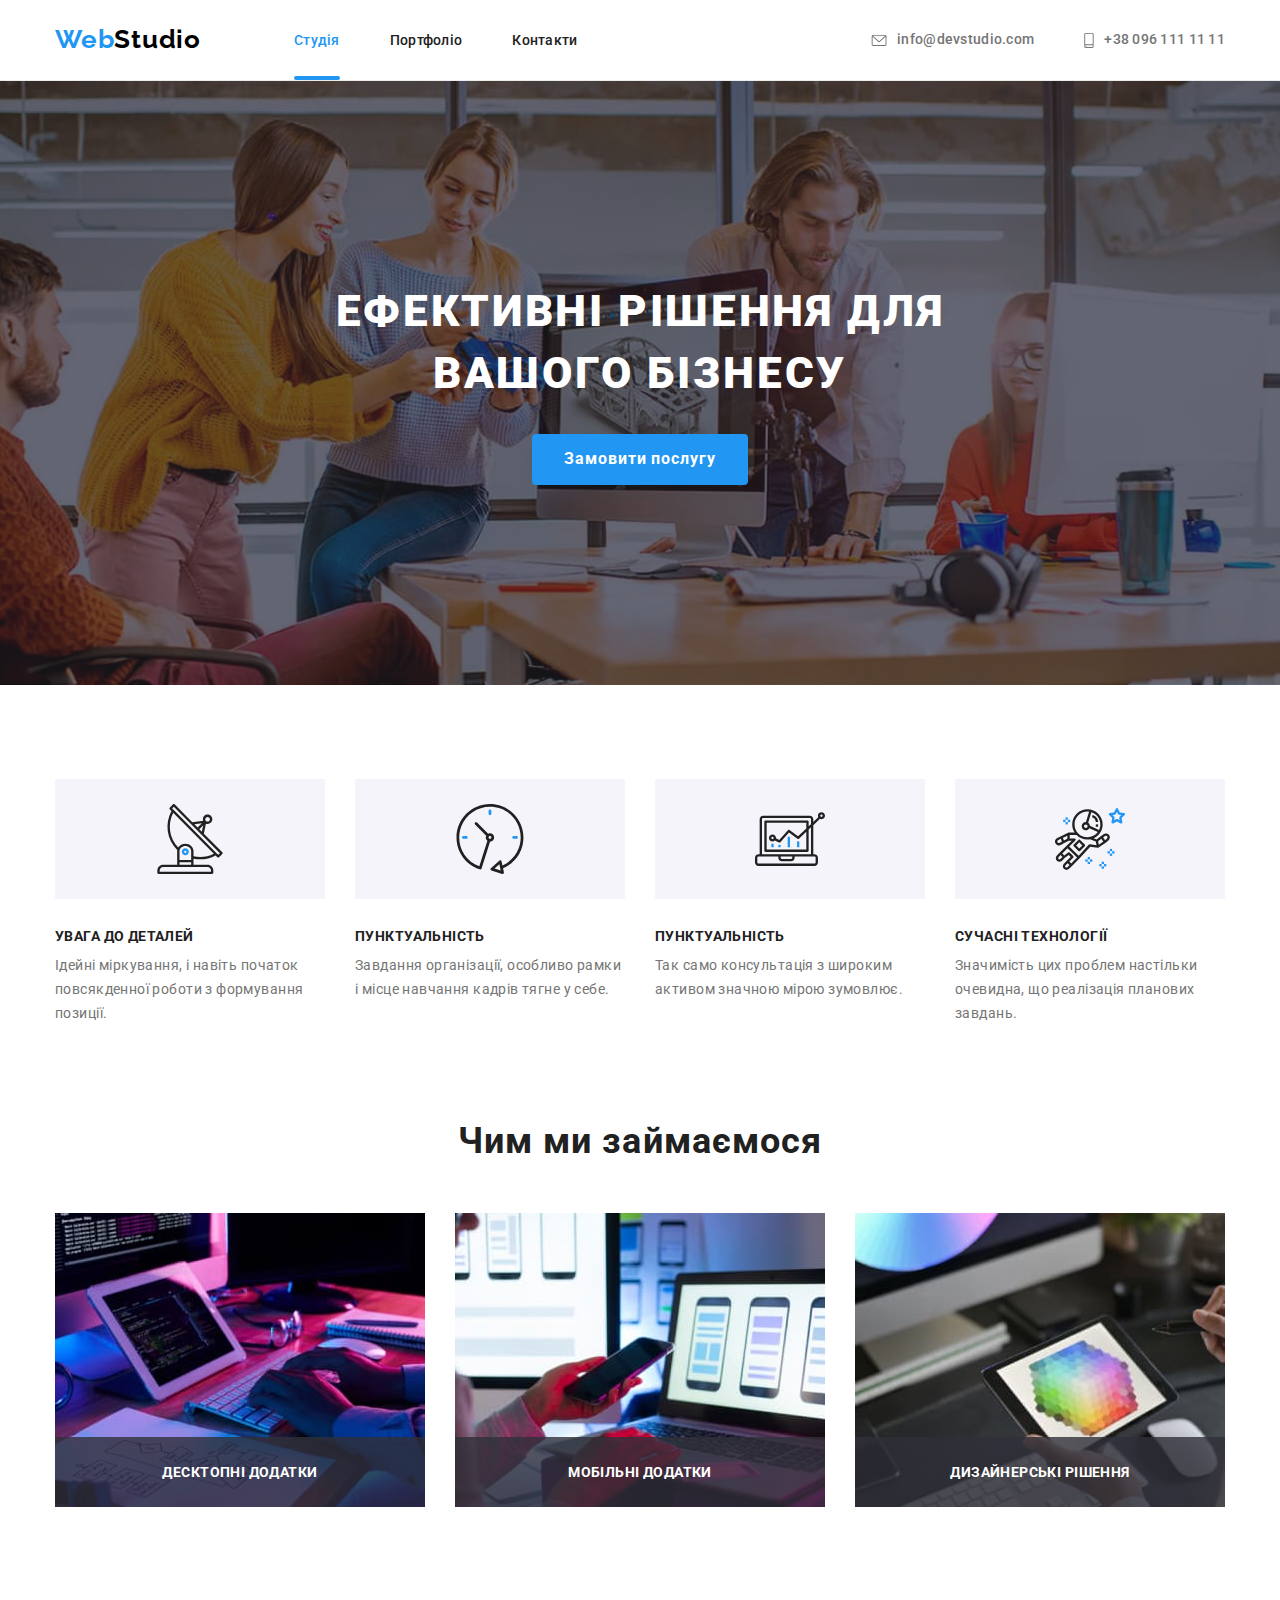
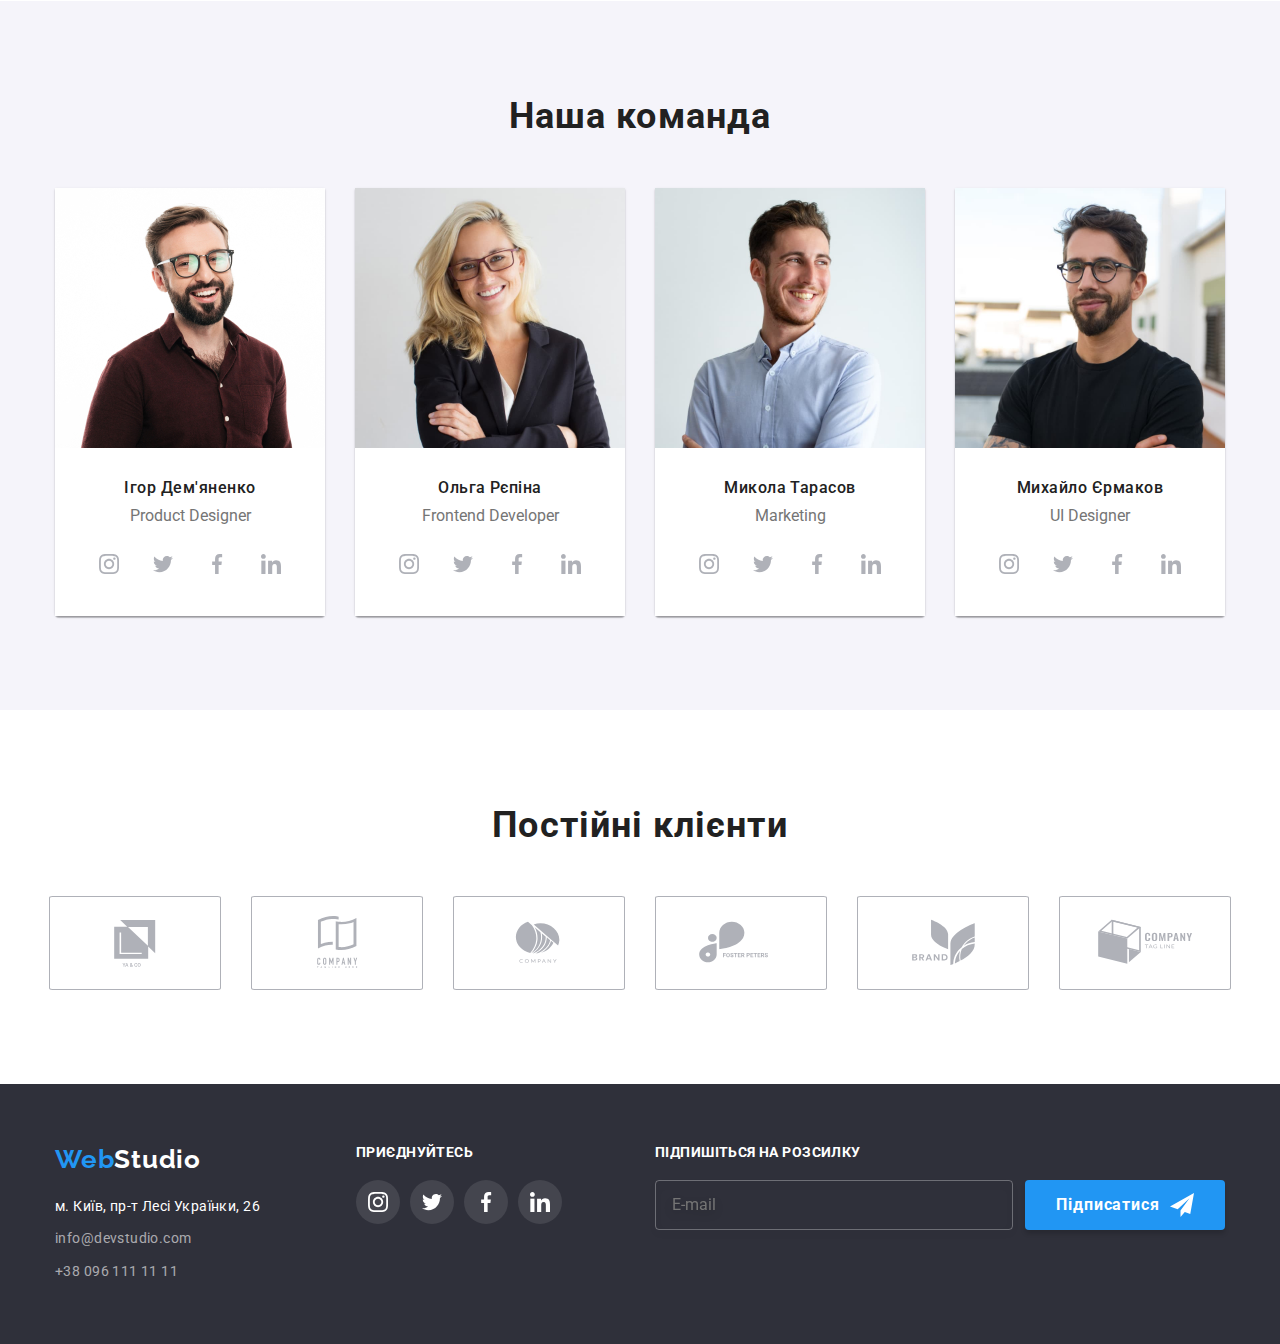
==== commit c48b084e: "add index bem" ====
--- a/index.html
+++ b/index.html
@@ -88,7 +88,7 @@
               </p>
             </li>
             <li class="features-item item icon-diagram">
-              <h3 class="features-subtitle">Планування</h3>
+              <h3 class="features-subtitle">Пунктуальність</h3>
               <p class="features-text">
                 Так само консультація з широким активом значною мірою зумовлює.
               </p>
@@ -450,6 +450,7 @@
       </div>
     </footer>
 
+    <!-- modal -->
     <div class="backdrop is-hidden" data-modal>
       <div class="modal">
         <button class="modal-button-close" data-modal-close type="button">
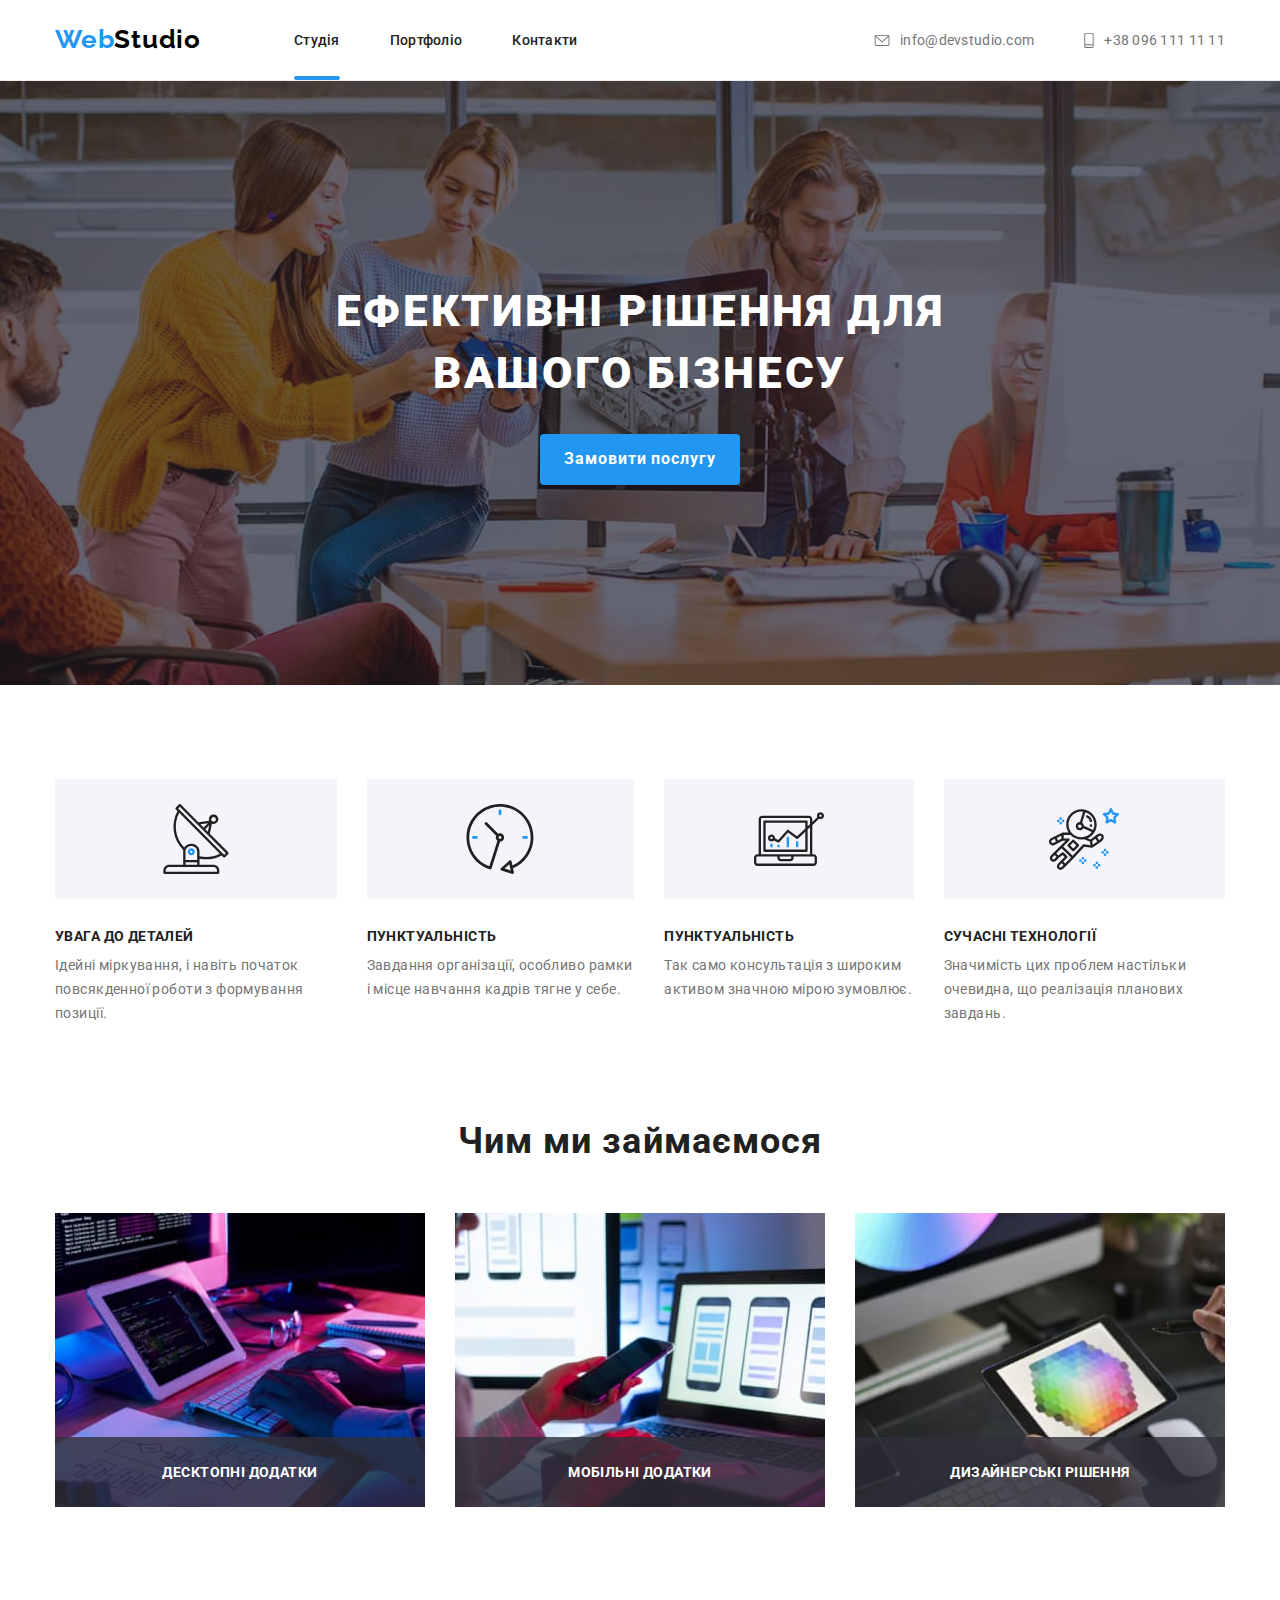
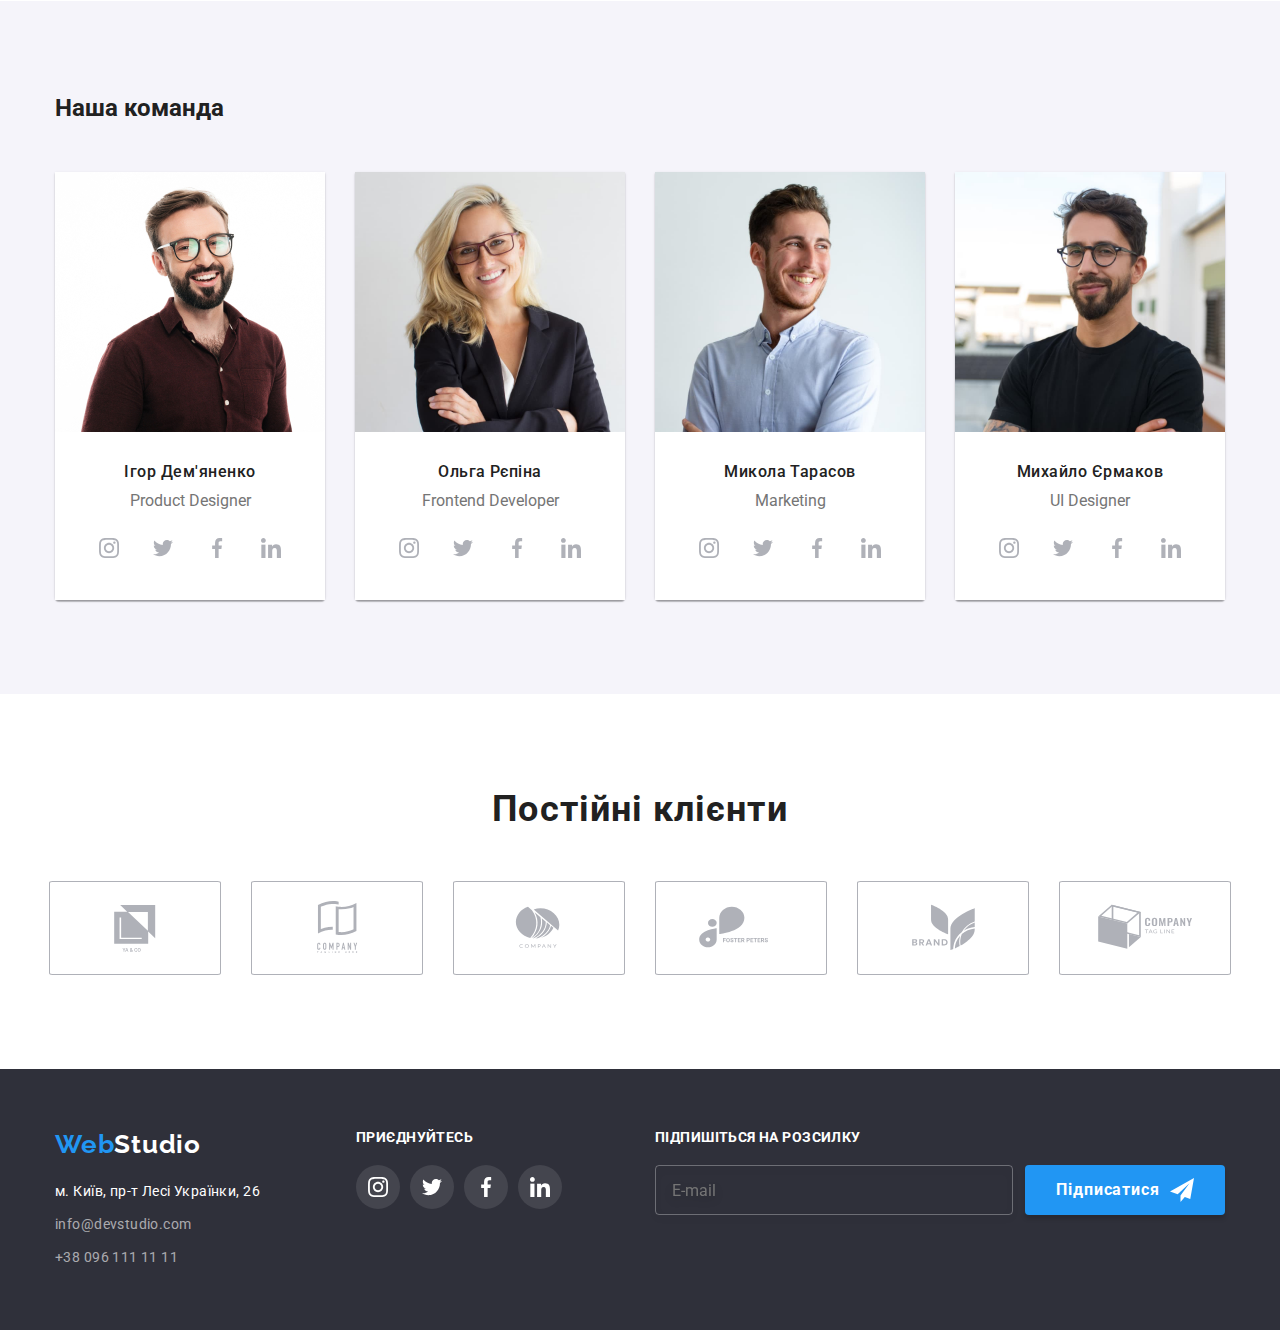
==== commit eeee5042: "add update" ====
--- a/index.html
+++ b/index.html
@@ -15,40 +15,47 @@
       rel="stylesheet"
       href="https://cdnjs.cloudflare.com/ajax/libs/modern-normalize/1.1.0/modern-normalize.min.css"
     />
-    <link rel="stylesheet" href="./css/styles.css" />
+    <link rel="stylesheet" href="./css/main.min.css" />
   </head>
-
   <body>
-    <!-- Хедер -->
-    <header class="header">
-      <div class="conteiner nav">
-        <nav class="nav">
-          <a class="logo logoheader" href="/"
-            >Web<span class="sublogoheader">Studio</span></a
-          >
-          <ul class="list nav-list">
-            <li class="item">
-              <a class="link nav-link current" href="./index.html">Студія</a>
-            </li>
-            <li class="item">
-              <a class="link nav-link" href="./portfolio.html">Портфоліо</a>
-            </li>
-            <li class="item"><a class="link nav-link" href="">Контакти</a></li>
+    <!-- Header -->
+    <header class="page-header">
+      <div class="container page-header__container">
+        <nav class="header-nav">
+          <a class="logo header-nav__logo" href="/">
+            Web<span class="logo logo--dark">Studio</span>
+          </a>
+          <ul class="header-nav__list list">
+            <li class="header-nav__item item">
+              <a
+                href="./index.html"
+                class="header-nav__link header-nav__link--current link"
+                >Студія</a
+              >
+            </li>
+            <li class="header-nav__item item">
+              <a href="./portfolio.html" class="header-nav__link link"
+                >Портфоліо</a
+              >
+            </li>
+            <li class="header-nav__item item">
+              <a href="#" class="header-nav__link link">Контакти</a>
+            </li>
           </ul>
         </nav>
-        <ul class="list nav-list nav-contact">
-          <li class="item">
-            <a class="link nav-link nav-icon" href="mailto:info@devstudio.com">
-              <svg width="16px" height="12px" class="contact-icon">
-                <use href="./images/icon/icons.svg#envelope"></use>
+        <ul class="contact page-header__contact list">
+          <li class="contact__item item">
+            <a href="info@devstudio.com" class="contact__link link"
+              ><svg class="contact__icon" width="16" height="12">
+                <use href="./images/icons/icons.svg#envelope"></use>
               </svg>
               info@devstudio.com</a
             >
           </li>
-          <li class="item">
-            <a class="link nav-link nav-icon" href="tel:+380961111111">
-              <svg width="10px" height="16px" class="contact-icon">
-                <use href="./images/icon/icons.svg#smartphone"></use>
+          <li class="contact__item item">
+            <a href="+38 096 111 11 11" class="contact__link link"
+              ><svg class="contact__icon" width="10" height="16">
+                <use href="./images/icons/icons.svg#smartphone"></use>
               </svg>
               +38 096 111 11 11</a
             >
@@ -56,46 +63,51 @@
         </ul>
       </div>
     </header>
-
-    <!-- Мейн -->
-    <main class="main">
-      <!-- hero section -->
-      <section class="hero">
-        <div class="conteiner">
-          <h1 class="hero-title">Ефективні рішення для вашого бізнесу</h1>
-          <button class="hero-button" data-modal-open type="button">
+    <!-- Main -->
+    <main class="page-main">
+      <!-- Hero section -->
+      <section class="hero-section">
+        <div class="container">
+          <h1 class="hero-section__title">
+            Ефективні рішення для вашого бізнесу
+          </h1>
+          <button
+            class="button hero-section__button"
+            data-modal-open
+            type="button"
+          >
             Замовити послугу
           </button>
         </div>
       </section>
-      <!-- features section -->
-      <section class="features">
-        <div class="conteiner">
-          <h2 class="features-title visually-hidden">Особливості</h2>
-          <ul class="list features-list">
-            <li class="features-item item icon-antenna">
-              <h3 class="features-subtitle">Увага до деталей</h3>
-              <p class="features-text">
+      <!-- Features section -->
+      <section class="section">
+        <div class="container">
+          <h2 class="title visually-hidden">Особливості</h2>
+          <ul class="features-list list">
+            <li class="features-list__item icon-antenna item">
+              <h2 class="features-list__title">Увага до деталей</h2>
+              <p class="features-list__text">
                 Ідейні міркування, і навіть початок повсякденної роботи з
                 формування позиції.
               </p>
             </li>
-            <li class="features-item item icon-clock">
-              <h3 class="features-subtitle">Пунктуальність</h3>
-              <p class="features-text">
+            <li class="features-list__item icon-clock item">
+              <h2 class="features-list__title">Пунктуальність</h2>
+              <p class="features-list__text">
                 Завдання організації, особливо рамки і місце навчання кадрів
                 тягне у себе.
               </p>
             </li>
-            <li class="features-item item icon-diagram">
-              <h3 class="features-subtitle">Пунктуальність</h3>
-              <p class="features-text">
+            <li class="features-list__item icon-diagram item">
+              <h2 class="features-list__title">Пунктуальність</h2>
+              <p class="features-list__text">
                 Так само консультація з широким активом значною мірою зумовлює.
               </p>
             </li>
-            <li class="features-item item icon-astronaut">
-              <h3 class="features-subtitle">Сучасні технології</h3>
-              <p class="features-text">
+            <li class="features-list__item icon-astronaut item">
+              <h2 class="features-list__title">Сучасні технології</h2>
+              <p class="features-list__text">
                 Значимість цих проблем настільки очевидна, що реалізація
                 планових завдань.
               </p>
@@ -103,89 +115,106 @@
           </ul>
         </div>
       </section>
-
-      <!-- examples section -->
-
-      <section class="examples">
-        <div class="conteiner">
-          <h2 class="examples-title">Чим ми займаємося</h2>
+      <!-- Examples section -->
+      <section class="section examples-section">
+        <div class="container">
+          <h2 class="title examples-section__title">Чим ми займаємося</h2>
           <ul class="list examples-list">
-            <li class="examples-item item">
+            <li class="examples-list__item item">
               <img
                 src="./images/work1.jpg"
                 alt="Приклад робіт"
                 width="370"
                 height="294"
               />
-              <div class="examples-desc">
-                <p class="examples-text">Десктопні додатки</p>
+              <div class="examples-list__overlay">
+                <p class="examples-list__text">Десктопні додатки</p>
               </div>
             </li>
-            <li class="examples-item item">
+            <li class="examples-list__item item">
               <img
                 src="./images/work2.jpg"
                 alt="Приклад робіт"
                 width="370"
                 height="294"
               />
-              <div class="examples-desc">
-                <p class="examples-text">Мобільні додатки</p>
+              <div class="examples-list__overlay">
+                <p class="examples-list__text">Мобільні додатки</p>
               </div>
             </li>
-            <li class="examples-item item">
+            <li class="examples-list__item item">
               <img
                 src="./images/work3.jpg"
                 alt="Приклад робіт"
                 width="370"
                 height="294"
               />
-              <div class="examples-desc">
-                <p class="examples-text">Дизайнерські рішення</p>
+              <div class="examples-list__overlay">
+                <p class="examples-list__text">Дизайнерські рішення</p>
               </div>
             </li>
           </ul>
         </div>
       </section>
-
-      <!-- team section -->
-      <section class="team">
-        <div class="conteiner">
-          <h2 class="team-title">Наша команда</h2>
+      <!-- Team section -->
+      <section class="section team-section">
+        <div class="container">
+          <h2 class="team-section__title">Наша команда</h2>
           <ul class="list team-list">
-            <li class="team-item item">
+            <li class="team-list__item item">
               <img
                 src="./images/team1.jpg"
                 alt="Продакт дизайнер"
                 width="270"
               />
-              <div class="team desc">
-                <h3 class="team-subtitle">Ігор Дем'яненко</h3>
-                <p class="team-text">Product Designer</p>
+              <div class="team-list__desc">
+                <h3 class="team-list__subtitle">Ігор Дем'яненко</h3>
+                <p class="team-list__text">Product Designer</p>
                 <ul class="list social-list">
-                  <li class="social-item">
-                    <a href="#" class="social-link">
-                      <svg class="social-icon" aria-label="instagram">
+                  <li class="social-list__item">
+                    <a href="#" class="social-list__link">
+                      <svg
+                        class="social-list__icon"
+                        aria-label="instagram"
+                        width="44"
+                        height="44"
+                      >
                         <use href="./images/icon/icons.svg#instagram"></use>
                       </svg>
                     </a>
                   </li>
-                  <li class="social-item">
-                    <a href="#" class="social-link">
-                      <svg class="social-icon" aria-label="twitter">
+                  <li class="social-list__item">
+                    <a href="#" class="social-list__link">
+                      <svg
+                        class="social-list__icon"
+                        aria-label="twitter"
+                        width="44"
+                        height="44"
+                      >
                         <use href="./images/icon/icons.svg#twitter"></use>
                       </svg>
                     </a>
                   </li>
-                  <li class="social-item">
-                    <a href="#" class="social-link">
-                      <svg class="social-icon" aria-label="facebook">
+                  <li class="social-list__item">
+                    <a href="#" class="social-list__link">
+                      <svg
+                        class="social-list__icon"
+                        aria-label="facebook"
+                        width="44"
+                        height="44"
+                      >
                         <use href="./images/icon/icons.svg#facebook"></use>
                       </svg>
                     </a>
                   </li>
-                  <li class="social-item">
-                    <a href="#" class="social-link">
-                      <svg class="social-icon" aria-label="linkedin">
+                  <li class="social-list__item">
+                    <a href="#" class="social-list__link">
+                      <svg
+                        class="social-list__icon"
+                        aria-label="linkedin"
+                        width="44"
+                        height="44"
+                      >
                         <use href="./images/icon/icons.svg#linkedin"></use>
                       </svg>
                     </a>
@@ -193,40 +222,60 @@
                 </ul>
               </div>
             </li>
-            <li class="team-item">
+            <li class="team-list__item">
               <img
                 src="./images/team2.jpg"
                 alt="Фронтенд розробник"
                 width="270"
               />
-              <div class="team desc">
-                <h3 class="team-subtitle">Ольга Рєпіна</h3>
-                <p class="team-text">Frontend Developer</p>
+              <div class="team-list__desc">
+                <h3 class="team-list__subtitle">Ольга Рєпіна</h3>
+                <p class="team-list__text">Frontend Developer</p>
                 <ul class="list social-list">
-                  <li class="social-item">
-                    <a href="#" class="social-link">
-                      <svg class="social-icon" aria-label="instagram">
+                  <li class="social-list__item">
+                    <a href="#" class="social-list__link">
+                      <svg
+                        class="social-list__icon"
+                        aria-label="instagram"
+                        width="44"
+                        height="44"
+                      >
                         <use href="./images/icon/icons.svg#instagram"></use>
                       </svg>
                     </a>
                   </li>
-                  <li class="social-item">
-                    <a href="#" class="social-link">
-                      <svg class="social-icon" aria-label="twitter">
+                  <li class="social-list__item">
+                    <a href="#" class="social-list__link">
+                      <svg
+                        class="social-list__icon"
+                        aria-label="twitter"
+                        width="44"
+                        height="44"
+                      >
                         <use href="./images/icon/icons.svg#twitter"></use>
                       </svg>
                     </a>
                   </li>
-                  <li class="social-item">
-                    <a href="#" class="social-link">
-                      <svg class="social-icon" aria-label="facebook">
+                  <li class="social-list__item">
+                    <a href="#" class="social-list__link">
+                      <svg
+                        class="social-list__icon"
+                        aria-label="facebook"
+                        width="44"
+                        height="44"
+                      >
                         <use href="./images/icon/icons.svg#facebook"></use>
                       </svg>
                     </a>
                   </li>
-                  <li class="social-item">
-                    <a href="#" class="social-link">
-                      <svg class="social-icon" aria-label="linkedin">
+                  <li class="social-list__item">
+                    <a href="#" class="social-list__link">
+                      <svg
+                        class="social-list__icon"
+                        aria-label="linkedin"
+                        width="44"
+                        height="44"
+                      >
                         <use href="./images/icon/icons.svg#linkedin"></use>
                       </svg>
                     </a>
@@ -234,36 +283,56 @@
                 </ul>
               </div>
             </li>
-            <li class="team-item">
+            <li class="team-list__item">
               <img src="./images/team3.jpg" alt="Маркетинг" width="270" />
-              <div class="team desc">
-                <h3 class="team-subtitle">Микола Тарасов</h3>
-                <p class="team-text">Marketing</p>
+              <div class="team-list__desc">
+                <h3 class="team-list__subtitle">Микола Тарасов</h3>
+                <p class="team-list__text">Marketing</p>
                 <ul class="list social-list">
-                  <li class="social-item">
-                    <a href="#" class="social-link">
-                      <svg class="social-icon" aria-label="instagram">
+                  <li class="social-list__item">
+                    <a href="#" class="social-list__link">
+                      <svg
+                        class="social-list__icon"
+                        aria-label="instagram"
+                        width="44"
+                        height="44"
+                      >
                         <use href="./images/icon/icons.svg#instagram"></use>
                       </svg>
                     </a>
                   </li>
-                  <li class="social-item">
-                    <a href="#" class="social-link">
-                      <svg class="social-icon" aria-label="twitter">
+                  <li class="social-list__item">
+                    <a href="#" class="social-list__link">
+                      <svg
+                        class="social-list__icon"
+                        aria-label="twitter"
+                        width="44"
+                        height="44"
+                      >
                         <use href="./images/icon/icons.svg#twitter"></use>
                       </svg>
                     </a>
                   </li>
-                  <li class="social-item">
-                    <a href="#" class="social-link">
-                      <svg class="social-icon" aria-label="facebook">
+                  <li class="social-list__item">
+                    <a href="#" class="social-list__link">
+                      <svg
+                        class="social-list__icon"
+                        aria-label="facebook"
+                        width="44"
+                        height="44"
+                      >
                         <use href="./images/icon/icons.svg#facebook"></use>
                       </svg>
                     </a>
                   </li>
-                  <li class="social-item">
-                    <a href="#" class="social-link">
-                      <svg class="social-icon" aria-label="linkedin">
+                  <li class="social-list__item">
+                    <a href="#" class="social-list__link">
+                      <svg
+                        class="social-list__icon"
+                        aria-label="linkedin"
+                        width="44"
+                        height="44"
+                      >
                         <use href="./images/icon/icons.svg#linkedin"></use>
                       </svg>
                     </a>
@@ -271,36 +340,56 @@
                 </ul>
               </div>
             </li>
-            <li class="team-item item">
+            <li class="team-list__item item">
               <img src="./images/team4.jpg" alt="Дизайнер" width="270" />
-              <div class="team desc">
-                <h3 class="team-subtitle">Михайло Єрмаков</h3>
-                <p class="team-text">UI Designer</p>
+              <div class="team-list__desc">
+                <h3 class="team-list__subtitle">Михайло Єрмаков</h3>
+                <p class="team-list__text">UI Designer</p>
                 <ul class="list social-list">
-                  <li class="social-item">
-                    <a href="#" class="social-link">
-                      <svg class="social-icon" aria-label="instagram">
+                  <li class="social-list__item">
+                    <a href="#" class="social-list__link">
+                      <svg
+                        class="social-list__icon"
+                        aria-label="instagram"
+                        width="44"
+                        height="44"
+                      >
                         <use href="./images/icon/icons.svg#instagram"></use>
                       </svg>
                     </a>
                   </li>
-                  <li class="social-item">
-                    <a href="#" class="social-link">
-                      <svg class="social-icon" aria-label="twitter">
+                  <li class="social-list__item">
+                    <a href="#" class="social-list__link">
+                      <svg
+                        class="social-list__icon"
+                        aria-label="twitter"
+                        width="44"
+                        height="44"
+                      >
                         <use href="./images/icon/icons.svg#twitter"></use>
                       </svg>
                     </a>
                   </li>
-                  <li class="social-item">
-                    <a href="#" class="social-link">
-                      <svg class="social-icon" aria-label="facebook">
+                  <li class="social-list__item">
+                    <a href="#" class="social-list__link">
+                      <svg
+                        class="social-list__icon"
+                        aria-label="facebook"
+                        width="44"
+                        height="44"
+                      >
                         <use href="./images/icon/icons.svg#facebook"></use>
                       </svg>
                     </a>
                   </li>
-                  <li class="social-item">
-                    <a href="#" class="social-link">
-                      <svg class="social-icon" aria-label="linkedin">
+                  <li class="social-list__item">
+                    <a href="#" class="social-list__link">
+                      <svg
+                        class="social-list__icon"
+                        aria-label="linkedin"
+                        width="44"
+                        height="44"
+                      >
                         <use href="./images/icon/icons.svg#linkedin"></use>
                       </svg>
                     </a>
@@ -312,48 +401,48 @@
         </div>
       </section>
       <!-- Clients section -->
-      <section class="clients">
-        <div class="conteiner">
-          <h2 class="clients-title">Постійні клієнти</h2>
+      <section class="section">
+        <div class="container">
+          <h2 class="title clients-title">Постійні клієнти</h2>
           <ul class="list clients-list">
-            <li class="clients-item">
-              <a href="#" class="clients-link">
-                <svg class="clients-icon">
+            <li class="clients-list__item">
+              <a href="#" class="clients-list__link">
+                <svg class="clients-list__icon">
                   <use href="./images/icon/icons.svg#client1"></use>
                 </svg>
               </a>
             </li>
-            <li class="clients-item">
-              <a href="#" class="clients-link">
-                <svg class="clients-icon">
+            <li class="clients-list__item">
+              <a href="#" class="clients-list__link">
+                <svg class="clients-list__icon">
                   <use href="./images/icon/icons.svg#client2"></use>
                 </svg>
               </a>
             </li>
-            <li class="clients-item">
-              <a href="#" class="clients-link">
-                <svg class="clients-icon">
+            <li class="clients-list__item">
+              <a href="#" class="clients-list__link">
+                <svg class="clients-list__icon">
                   <use href="./images/icon/icons.svg#client3"></use>
                 </svg>
               </a>
             </li>
-            <li class="clients-item">
-              <a href="#" class="clients-link">
-                <svg class="clients-icon">
+            <li class="clients-list__item">
+              <a href="#" class="clients-list__link">
+                <svg class="clients-list__icon">
                   <use href="./images/icon/icons.svg#client4"></use>
                 </svg>
               </a>
             </li>
-            <li class="clients-item">
-              <a href="#" class="clients-link">
-                <svg class="clients-icon">
+            <li class="clients-list__item">
+              <a href="#" class="clients-list__link">
+                <svg class="clients-list__icon">
                   <use href="./images/icon/icons.svg#client5"></use>
                 </svg>
               </a>
             </li>
-            <li class="clients-item">
-              <a href="#" class="clients-link">
-                <svg class="clients-icon">
+            <li class="clients-list__item">
+              <a href="#" class="clients-list__link">
+                <svg class="clients-list__icon">
                   <use href="./images/icon/icons.svg#client6"></use>
                 </svg>
               </a>
@@ -362,31 +451,35 @@
         </div>
       </section>
     </main>
-    <!-- Футер -->
-    <footer class="footer">
-      <div class="conteiner footer-info">
+    <!-- Footer -->
+    <footer class="page-footer">
+      <div class="container page-footer__container">
         <div class="address">
-          <a class="logo logofooter" href="/"
-            >Web<span class="sublogofooter">Studio</span></a
+          <a class="logo address__logo" href="/"
+            >Web<span class="logo logo--light">Studio</span></a
           >
           <address>
             <ul class="list address-list">
-              <li class="address-item item">
+              <li class="address-list__item item">
                 <a
-                  class="link address-map"
+                  class="address-list__link link"
                   href="https://goo.gl/maps/CPtrU1FHBa2aNyZL9"
                   target="_blank"
                   rel="noopener noreferrer nofollow"
                   >м. Київ, пр-т Лесі Українки, 26</a
                 >
               </li>
-              <li class="address-item item">
-                <a class="link address-link" href="mailto:info@devstudio.com"
+              <li class="address-list__item item">
+                <a
+                  class="link address-list__link address-list__link--translucent"
+                  href="mailto:info@devstudio.com"
                   >info@devstudio.com</a
                 >
               </li>
-              <li class="address-item item">
-                <a class="link address-link" href="tel:+380961111111"
+              <li class="address-list__item item">
+                <a
+                  class="link address-list__link address-list__link--translucent"
+                  href="tel:+380961111111"
                   >+38 096 111 11 11</a
                 >
               </li>
@@ -394,32 +487,32 @@
           </address>
         </div>
         <div class="social-contact">
-          <p class="social-contact-title">приєднуйтесь</p>
-          <ul class="list social-contact-list">
-            <li class="social-contact-item">
-              <a class="social-contact-link" href="#">
-                <svg class="social-contact-icon">
+          <p class="social-contact__title">приєднуйтесь</p>
+          <ul class="list social-list">
+            <li class="social-list__item">
+              <a class="social-list__link social-list__link--dark" href="#">
+                <svg class="social-list__icon" width="44" height="44">
                   <use href="./images/icon/icons.svg#instagram"></use>
                 </svg>
               </a>
             </li>
-            <li class="social-contact-item">
-              <a class="social-contact-link" href="#">
-                <svg class="social-contact-icon">
+            <li class="social-list__item">
+              <a class="social-list__link social-list__link--dark" href="#">
+                <svg class="social-list__icon" width="44" height="44">
                   <use href="./images/icon/icons.svg#twitter"></use>
                 </svg>
               </a>
             </li>
-            <li class="social-contact-item">
-              <a class="social-contact-link" href="#">
-                <svg class="social-contact-icon">
+            <li class="social-list__item">
+              <a class="social-list__link social-list__link--dark" href="#">
+                <svg class="social-list__icon" width="44" height="44">
                   <use href="./images/icon/icons.svg#facebook"></use>
                 </svg>
               </a>
             </li>
-            <li class="social-contact-item">
-              <a class="social-contact-link" href="#">
-                <svg class="social-contact-icon">
+            <li class="social-list__item">
+              <a class="social-list__link social-list__link--dark" href="#">
+                <svg class="social-list__icon" width="44" height="44">
                   <use href="./images/icon/icons.svg#linkedin"></use>
                 </svg>
               </a>
@@ -427,94 +520,105 @@
           </ul>
         </div>
         <div class="subscribe">
-          <p class="subscribe-text">Підпишіться на розсилку</p>
-          <form name="subscribe" autocomplete="off" novalidate>
-            <div class="subscribe-form">
-              <label>
-                <input
-                  class="subscribe-input"
-                  type="email"
-                  name="email"
-                  placeholder="E-mail"
-                />
-              </label>
-              <button class="subscribe-button" type="submit">
-                Підписатися
-                <svg class="subscribe-icon" width="24" height="24">
-                  <use href="./images/icon/icons.svg#icon-send"></use>
-                </svg>
-              </button>
-            </div>
+          <p class="subscribe__text">Підпишіться на розсилку</p>
+          <form
+            class="subscribe-form"
+            name="subscribe"
+            autocomplete="off"
+            novalidate
+          >
+            <label>
+              <input
+                class="subscribe-form__input"
+                type="email"
+                name="email"
+                placeholder="E-mail"
+              />
+            </label>
+            <button class="button subscribe-form__button" type="submit">
+              Підписатися
+              <svg class="subscribe-form__icon" width="24" height="24">
+                <use href="./images/icon/icons.svg#icon-send"></use>
+              </svg>
+            </button>
           </form>
         </div>
       </div>
     </footer>
-
-    <!-- modal -->
+    <!-- Modal section -->
     <div class="backdrop is-hidden" data-modal>
       <div class="modal">
-        <button class="modal-button-close" data-modal-close type="button">
+        <button class="button-close" data-modal-close type="button">
           <svg width="18px" height="18px">
             <use href="./images/icon/icons.svg#close"></use>
           </svg>
         </button>
-        <h2 class="modal-title">Залиште свої дані, ми вам передзвонимо</h2>
+        <h2 class="modal__title">Залиште свої дані, ми вам передзвонимо</h2>
         <form name="contact-form" autocomplete="off" novalidate>
           <label class="form-label" for="user-name">Ім'я</label>
-          <div class="contact-form-input">
-            <input class="form-input" id="user-name" type="text" name="name" />
-            <svg class="contact-form-icon" width="18" height="18">
+          <div class="input-wrap">
+            <input
+              class="form-label__input"
+              id="user-name"
+              type="text"
+              name="name"
+            />
+            <svg class="form-label__icon" width="18" height="18">
               <use href="./images/icon/icons.svg#person"></use>
             </svg>
           </div>
 
           <label class="form-label" for="user-phone">Телефон</label>
-          <div class="contact-form-input">
-            <input class="form-input" id="user-phone" type="tel" name="phone" />
-            <svg class="contact-form-icon" width="18" height="18">
+          <div class="input-wrap">
+            <input
+              class="form-label__input"
+              id="user-phone"
+              type="tel"
+              name="phone"
+            />
+            <svg class="form-label__icon" width="18" height="18">
               <use href="./images/icon/icons.svg#phone"></use>
             </svg>
           </div>
 
           <label class="form-label" for="user-email">Пошта</label>
-          <div class="contact-form-input">
+          <div class="input-wrap">
             <input
-              class="form-input"
+              class="form-label__input"
               id="user-email"
               type="email"
               name="mail"
             />
-            <svg class="contact-form-icon" width="18" height="18">
+            <svg class="form-label__icon" width="18" height="18">
               <use href="./images/icon/icons.svg#email"></use>
             </svg>
           </div>
 
-          <div class="contact-form-textarea">
-            <label class="form-label" for="user-comments">Коментар</label>
-            <textarea
-              class="form-textarea"
-              id="user-comments"
-              name="user-comments"
-              placeholder="Введіть текст"
-            ></textarea>
-          </div>
+          <label class="form-label" for="user-comments">Коментар</label>
+          <textarea
+            class="form-label__textarea"
+            id="user-comments"
+            name="user-comments"
+            placeholder="Введіть текст"
+          ></textarea>
 
-          <div class="contact-form-checkbox">
-            <label for="terms-checkbox">
+          <div class="checkbox-wrap">
+            <label class="checkbox" for="terms-checkbox">
               <input
-                class="form-checkbox"
+                class="checkbox__input"
                 id="terms-checkbox"
                 type="checkbox"
                 name="terms-checkbox"
               />
-              <svg class="checkbox-icon" width="16" height="15">
+              <svg class="checkbox__icon" width="16" height="15">
                 <use href="./images/icon/icons.svg#icon-check"></use>
               </svg>
               Погоджуюся з розсилкою та приймаю
-              <a class="terms-link" href="#">Умови договору</a>
+              <a class="checkbox__link" href="#">Умови договору</a>
             </label>
           </div>
-          <button class="form-button" type="submit">Відправити</button>
+
+          <button class="button modal-button" type="submit">Відправити</button>
         </form>
       </div>
     </div>
--- a/css/main.min.css
+++ b/css/main.min.css
@@ -0,0 +1 @@
+:root{--color-primery: #212121;--color-secondary: #757575;--color-action-primery: #2196f3;--color-light-primery: #fff;--color-light-secondary: #f5f4fa;--color-dark-secondary: #000000;--color-dark-primery: #2f303a;--color-action-secondary: #188ce8;--color-line: #ececec;--color-border: #eee;--color-icon: #afb1b8;--color-footer-icon: #ffffff1a;--color-overlay: rgba(47, 48, 58, 0.8);--color-backdrop: rgba(0, 0, 0, 0.2);--timing: cubic-bezier(0.4, 0, 0.2, 1)}h1,h2,h3,h4,p{margin:0;padding:0}.list{list-style:none;margin:0;padding:0}body{background-color:var(--color-light-primery);color:var(--color-primery);font-family:"Roboto",sans-serif}.section{padding:94px 0}.visually-hidden{position:absolute;white-space:nowrap;width:1px;height:1px;overflow:hidden;border:0;padding:0;clip:rect(0 0 0 0);-webkit-clip-path:inset(50%);clip-path:inset(50%);margin:-1px}.link{text-decoration:none}img{display:block}.title{font-size:36px;line-height:1.2;text-align:center;letter-spacing:.03em}.container{width:1200px;padding:0 15px;margin-right:auto;margin-left:auto}.button{display:block;border:none;border-radius:4px;font-family:inherit;font-weight:700;font-size:16px;line-height:1.9;letter-spacing:.06em;background-color:var(--color-action-primery);color:var(--color-light-primery);cursor:pointer}.button-close{position:absolute;top:8px;right:8px;display:-webkit-box;display:-ms-flexbox;display:flex;-webkit-box-pack:center;-ms-flex-pack:center;justify-content:center;-webkit-box-align:center;-ms-flex-align:center;align-items:center;width:30px;height:30px;background-color:var(--color-light-primery);border-color:rgba(0,0,0,.1);border-radius:50%;cursor:pointer;-webkit-transition:fill 250ms var(--timing);transition:fill 250ms var(--timing)}.button-close:focus,.button-close:hover{fill:var(--color-action-primery)}.filter__button{padding:6px 22px;border-radius:4px;border:none;font-family:inherit;font-weight:500;font-size:16px;line-height:1.6;text-align:center;letter-spacing:.03em;background-color:var(--color-light-secondary);cursor:pointer;-webkit-transition:color 250ms var(--timing),background-color 250ms var(--timing),-webkit-box-shadow 250ms var(--timing);transition:color 250ms var(--timing),background-color 250ms var(--timing),-webkit-box-shadow 250ms var(--timing);transition:color 250ms var(--timing),background-color 250ms var(--timing),box-shadow 250ms var(--timing);transition:color 250ms var(--timing),background-color 250ms var(--timing),box-shadow 250ms var(--timing),-webkit-box-shadow 250ms var(--timing)}.filter__button:hover,.filter__button:focus{-webkit-box-shadow:0px 3px 1px rgba(0,0,0,.1),0px 1px 2px rgba(0,0,0,.08),0px 2px 2px rgba(0,0,0,.12);box-shadow:0px 3px 1px rgba(0,0,0,.1),0px 1px 2px rgba(0,0,0,.08),0px 2px 2px rgba(0,0,0,.12);background-color:var(--color-action-primery);color:var(--color-light-primery)}.social-list{display:-webkit-box;display:-ms-flexbox;display:flex;gap:10px;-webkit-box-pack:center;-ms-flex-pack:center;justify-content:center;-webkit-box-align:center;-ms-flex-align:center;align-items:center}.social-list__item{width:44px;height:44px}.social-list__link{display:-webkit-box;display:-ms-flexbox;display:flex;width:100%;height:100%;-webkit-box-pack:center;-ms-flex-pack:center;justify-content:center;-webkit-box-align:center;-ms-flex-align:center;align-items:center;fill:var(--color-icon);border-radius:50%;-webkit-transition:fill 250ms var(--timing),backgroun-color 250ms var(--timing);transition:fill 250ms var(--timing),backgroun-color 250ms var(--timing)}.social-list__link:hover,.social-list__link:focus{fill:var(--color-light-primery);background-color:var(--color-action-primery)}.social-list__icon{width:20px;height:20px}.social-list__link--dark{fill:var(--color-light-primery);background-color:var(--color-footer-icon)}.page-header{border-bottom:1px solid var(--color-line)}.page-header__container{display:-webkit-box;display:-ms-flexbox;display:flex}.logo{display:inline-block;-webkit-box-align:center;-ms-flex-align:center;align-items:center;font-family:"Raleway",sans-serif;font-weight:700;font-size:26px;line-height:1.2;letter-spacing:.03em;color:var(--color-action-primery);text-decoration:none}.header-nav__logo{margin-right:93px;padding-top:24px;padding-bottom:25px}.logo--dark{color:var(--color-dark-secondary)}.header-nav{display:-webkit-box;display:-ms-flexbox;display:flex}.header-nav__list{display:-webkit-box;display:-ms-flexbox;display:flex;-webkit-box-align:center;-ms-flex-align:center;align-items:center;padding:0px}.header-nav__link{position:relative;padding-top:32px;padding-bottom:32px;font-weight:500;font-size:14px;line-height:1.1;letter-spacing:.02em;color:var(--color-primery);-webkit-transition:color 250ms var(--timing);transition:color 250ms var(--timing)}.header-nav__link:hover,.header-nav__link:focus{color:var(--color-action-primery)}.header-nav__item--current{color:var(--color-action-primery)}.header-nav__link--current::after{position:absolute;bottom:0;left:0;content:"";width:100%;height:4px;border-radius:2px;background-color:var(--color-action-primery)}.contact{margin-left:auto}.contact__link{color:var(--color-secondary)}.contact__link{display:-webkit-box;display:-ms-flexbox;display:flex;-webkit-box-align:center;-ms-flex-align:center;align-items:center;font-size:14px;line-height:1.1428571429;letter-spacing:.02em}.contact__link:hover,.contact__link:focus{color:var(--color-action-primery)}.page-header__contact{display:-webkit-box;display:-ms-flexbox;display:flex;-webkit-box-align:center;-ms-flex-align:center;align-items:center}.page-header__contact .item+.item{margin-left:50px}.header-nav__list .item+.item{margin-left:50px}.header-nav__link .icon{fill:currentColor}.contact__icon{margin-right:10px}.contact__icon{display:-webkit-box;display:-ms-flexbox;display:flex;-webkit-box-align:center;-ms-flex-align:center;align-items:center;-webkit-box-pack:center;-ms-flex-pack:center;justify-content:center;fill:currentColor;-webkit-transition:color 250ms var(--timing);transition:color 250ms var(--timing)}.hero-section{padding:200px 0;max-width:1600px;margin:0 auto;background-color:var(--color-dark-primery);color:var(--color-light-primery);background-image:-webkit-gradient(linear, left top, right top, from(rgba(47, 48, 58, 0.4)), to(rgba(47, 48, 58, 0.4))),url(../images/background.jpg);background-image:linear-gradient(to right, rgba(47, 48, 58, 0.4), rgba(47, 48, 58, 0.4)),url(../images/background.jpg);background-repeat:no-repeat;background-position:center;background-size:cover}.hero-section__title{margin-left:auto;margin-right:auto;margin-bottom:30px;padding:0;width:696px;font-weight:900;font-size:44px;line-height:1.4;text-align:center;letter-spacing:.06em;text-transform:uppercase}.hero-section__button{padding:10px 24px;margin-left:auto;margin-right:auto;-webkit-transition:background-color 250ms var(--timing);transition:background-color 250ms var(--timing)}.hero-section__button:hover,.hero-section__button:focus{background-color:var(--color-action-secondary)}.features-list{display:-webkit-box;display:-ms-flexbox;display:flex;padding:0}.features-list .item+.item{margin-left:30px}.features__item{width:270px}.features-list__item::before{display:block;margin-bottom:30px;content:"";height:120px;background-color:var(--color-light-secondary)}.icon-antenna::before{background-image:url(../images/icon/antenna\ 1.svg);background-repeat:no-repeat;background-position:center}.icon-clock::before{background-image:url(../images/icon/clock\ 1.svg);background-repeat:no-repeat;background-position:center}.icon-diagram::before{background-image:url(../images/icon/diagram\ 1.svg);background-repeat:no-repeat;background-position:center}.icon-astronaut::before{background-image:url(../images/icon/astronaut\ 1.svg);background-repeat:no-repeat;background-position:center}.features-list__title{margin-bottom:10px;font-weight:700;font-size:14px;line-height:1.1;letter-spacing:.03em;text-transform:uppercase}.features-list__text{font-size:14px;line-height:1.7;letter-spacing:.03em;color:var(--color-secondary)}.examples-section{padding-top:0;padding-bottom:94px}.examples-section__title{margin-bottom:50px}.examples-list{display:-webkit-box;display:-ms-flexbox;display:flex}.examples-list__item{position:relative}.examples-list__overlay{position:absolute;bottom:0;left:0;width:100%;display:-webkit-box;display:-ms-flexbox;display:flex;-webkit-box-pack:center;-ms-flex-pack:center;justify-content:center;-webkit-box-align:center;-ms-flex-align:center;align-items:center;padding-top:27px;padding-bottom:27px;background:var(--color-overlay)}.examples-list__text{font-weight:700;font-size:14px;line-height:1.1428571429;text-align:center;letter-spacing:.03em;text-transform:uppercase;color:var(--color-light-primery)}.examples-list .item+.item{margin-left:30px}.team-section{background-color:var(--color-light-secondary)}.team-section__title{margin-bottom:50px}.team-list{display:-webkit-box;display:-ms-flexbox;display:flex;gap:30px}.team-list__item{-webkit-box-shadow:0px 1px 3px rgba(0,0,0,.12),0px 1px 1px rgba(0,0,0,.14),0px 2px 1px rgba(0,0,0,.2);box-shadow:0px 1px 3px rgba(0,0,0,.12),0px 1px 1px rgba(0,0,0,.14),0px 2px 1px rgba(0,0,0,.2);border-radius:0px 0px 4px 4px;background-color:var(--color-light-primery)}.team-list__desc{padding:30px 0;background-color:var(--color-light-primery)}.team-list__subtitle{margin-bottom:10px;font-weight:500;font-size:16px;line-height:1.2;text-align:center;letter-spacing:.03em}.team-list__text{margin-bottom:16px;text-align:center;color:var(--color-secondary)}.clients-title{margin-bottom:50px}.clients-list{display:-webkit-box;display:-ms-flexbox;display:flex;gap:30px;-webkit-box-pack:center;-ms-flex-pack:center;justify-content:center}.clients-list__link{display:-webkit-box;display:-ms-flexbox;display:flex;width:100%;height:100%;-webkit-box-pack:center;-ms-flex-pack:center;justify-content:center;-webkit-box-align:center;-ms-flex-align:center;align-items:center;fill:var(--color-icon);border:1px solid var(--color-icon);border-radius:2%;-webkit-transition:fill 250ms var(--timing),border 250ms var(--timing);transition:fill 250ms var(--timing),border 250ms var(--timing)}.clients-list__link:hover,.clients-list__link:focus{fill:var(--color-action-primery);border:1px solid var(--color-action-primery)}.clients-list__icon{width:170px;height:92px}.page-footer{padding:60px 0;background-color:var(--color-dark-primery)}.page-footer__container{display:-webkit-box;display:-ms-flexbox;display:flex}.address{width:231px}.address__logo{margin-bottom:20px}.logo--light{color:var(--color-light-primery)}.address-list .item+.item{margin-top:9px}.address-list__link{font-style:normal;font-size:14px;line-height:1.7;letter-spacing:.03em;color:var(--color-light-primery);-webkit-transition:color 250ms var(--timing);transition:color 250ms var(--timing)}.address-list__link:hover,.address-list__link:focus{color:var(--color-action-primery)}.address-list__link--translucent{color:rgba(255,255,255,.6)}.social-contact{margin-left:70px}.social-contact__title{margin-bottom:20px;color:var(--color-light-primery);font-weight:700;font-size:14px;line-height:1.1428571429;letter-spacing:.03em;text-transform:uppercase}.subscribe{margin-left:93px}.subscribe__text{margin-bottom:20px;font-weight:700;font-size:14px;line-height:1.1428571429;letter-spacing:.03em;text-transform:uppercase;color:var(--color-light-primery)}.subscribe-form{display:-webkit-box;display:-ms-flexbox;display:flex;-webkit-box-pack:end;-ms-flex-pack:end;justify-content:end}.subscribe-form__input{padding-left:16px;width:358px;height:50px;border:1px solid rgba(255,255,255,.3);-webkit-filter:drop-shadow(0px 4px 4px rgba(0, 0, 0, 0.15));filter:drop-shadow(0px 4px 4px rgba(0, 0, 0, 0.15));border-radius:4px;background-color:inherit;color:var(--color-light-primery)}.subscribe-form__button{display:-webkit-inline-box;display:-ms-inline-flexbox;display:inline-flex;-webkit-box-pack:center;-ms-flex-pack:center;justify-content:center;-webkit-box-align:center;-ms-flex-align:center;align-items:center;margin-left:12px;width:200px;height:50px;font-weight:700;font-size:16px;line-height:1.875;letter-spacing:.06em;-webkit-box-shadow:0px 4px 4px rgba(0,0,0,.15);box-shadow:0px 4px 4px rgba(0,0,0,.15)}.subscribe-form__icon{margin-left:10px;fill:var(--color-light-primery)}.backdrop{position:fixed;top:0;left:0;width:100%;height:100%;background-color:var(--color-backdrop);opacity:1;visibility:visible;-webkit-transition:opacity 250ms var(--timing),visibility 250ms var(--timing);transition:opacity 250ms var(--timing),visibility 250ms var(--timing)}.is-hidden{visibility:hidden;opacity:0;pointer-events:none}.modal{position:absolute;top:50%;left:50%;padding:40px;max-width:528px;max-height:581px;width:100%;height:100%;background-color:var(--color-light-primery);-webkit-transform:translate(-50%, -50%);transform:translate(-50%, -50%);-webkit-transition:-webkit-transform 250ms var(--timing);transition:-webkit-transform 250ms var(--timing);transition:transform 250ms var(--timing);transition:transform 250ms var(--timing), -webkit-transform 250ms var(--timing)}.modal__title{margin-bottom:12px;font-size:20px;line-height:23px;text-align:center;letter-spacing:.03em}.form-label{display:block;margin-bottom:4px;font-size:12px;line-height:1.1666666667;letter-spacing:.01em;color:var(--color-secondary)}.form-label__input{width:100%;height:40px;padding:0 12px 0 42px;border:1px solid rgba(33,33,33,.2);border-radius:4px;color:var(--color-dark-secondary);outline:none;cursor:pointer;-webkit-transition:border-color 250ms var(--timing),fill 250ms var(--timing);transition:border-color 250ms var(--timing),fill 250ms var(--timing)}.form-label__input:focus{border-color:var(--color-action-primery)}.form-label__input:focus+.form-label__icon{fill:var(--color-action-primery)}.input-wrap{position:relative;margin-bottom:10px}.form-label__icon{position:absolute;top:50%;left:12px;-webkit-transform:translateY(-50%);transform:translateY(-50%)}.form-label__textarea{display:block;margin-bottom:20px;width:100%;height:120px;padding:12px 16px;border:1px solid rgba(33,33,33,.2);border-radius:4px;color:var(--color-dark-secondary);outline:none;resize:none;cursor:pointer;-webkit-transition:border-color 250ms var(--timing);transition:border-color 250ms var(--timing)}.form-label__textarea::-webkit-input-placeholder{font-size:12px;line-height:1.1666666667;letter-spacing:.01em;color:rgba(117,117,117,.5)}.form-label__textarea::-moz-placeholder{font-size:12px;line-height:1.1666666667;letter-spacing:.01em;color:rgba(117,117,117,.5)}.form-label__textarea:-ms-input-placeholder{font-size:12px;line-height:1.1666666667;letter-spacing:.01em;color:rgba(117,117,117,.5)}.form-label__textarea::-ms-input-placeholder{font-size:12px;line-height:1.1666666667;letter-spacing:.01em;color:rgba(117,117,117,.5)}.form-label__textarea::placeholder{font-size:12px;line-height:1.1666666667;letter-spacing:.01em;color:rgba(117,117,117,.5)}.form-label__textarea:focus{border-color:var(--color-action-primery)}.checkbox-wrap{display:-webkit-box;display:-ms-flexbox;display:flex;-webkit-box-align:baseline;-ms-flex-align:baseline;align-items:baseline;margin-left:14px;margin-bottom:30px;font-size:14px;line-height:1.7142857143;letter-spacing:.03em;color:var(--color-secondary)}.checkbox__input{-webkit-appearance:none;-moz-appearance:none;appearance:none}.checkbox__input:checked+.checkbox__icon{fill:var(--color-light-primery);background:var(--color-action-primery);border-color:var(--color-action-primery)}.checkbox__icon{width:16px;height:15px;fill:rgba(0,0,0,0);border:2px solid var(--color-primery);border-radius:2px;-webkit-transition:fill 250ms var(--timing),background 250ms var(--timing);transition:fill 250ms var(--timing),background 250ms var(--timing)}.checkbox__link{color:var(--color-action-primery);-webkit-text-decoration-line:underline;text-decoration-line:underline}.modal-button{display:-webkit-box;display:-ms-flexbox;display:flex;-webkit-box-align:center;-ms-flex-align:center;align-items:center;-webkit-box-pack:center;-ms-flex-pack:center;justify-content:center;margin:0 auto;width:200px;height:50px;-webkit-box-shadow:0px 4px 4px rgba(0,0,0,.15);box-shadow:0px 4px 4px rgba(0,0,0,.15);-webkit-transition:background 250ms var(--timing);transition:background 250ms var(--timing)}.modal-button:focus,.modal-button:hover{background:var(--color-action-secondary)}.portfolio{padding:94px 0}.filter__list{display:-webkit-box;display:-ms-flexbox;display:flex;-webkit-box-pack:center;-ms-flex-pack:center;justify-content:center;margin-bottom:50px}.filter__list .item+.item{margin-left:9px}.project__list{display:-webkit-box;display:-ms-flexbox;display:flex;-ms-flex-wrap:wrap;flex-wrap:wrap;margin-left:-30px;margin-bottom:-30px}.project__item{width:calc(33.3333333333% - 30px);margin-left:30px;margin-bottom:30px}.project__link{display:block;-webkit-transition:-webkit-box-shadow 250ms var(--timing);transition:-webkit-box-shadow 250ms var(--timing);transition:box-shadow 250ms var(--timing);transition:box-shadow 250ms var(--timing), -webkit-box-shadow 250ms var(--timing)}.project__link:hover,.project__link:focus{-webkit-box-shadow:0px 1px 1px rgba(0,0,0,.12),0px 4px 4px rgba(0,0,0,.06),1px 4px 6px rgba(0,0,0,.16);box-shadow:0px 1px 1px rgba(0,0,0,.12),0px 4px 4px rgba(0,0,0,.06),1px 4px 6px rgba(0,0,0,.16)}.project__link:hover .project__overlay{-webkit-transform:translateY(0);transform:translateY(0);opacity:1}.project__thumb{position:relative;overflow:hidden}.project__overlay{position:absolute;bottom:0;left:0;display:block;padding:63px 24px;width:100%;-webkit-transform:translateY(100%);transform:translateY(100%);opacity:0;font-size:18px;line-height:1.5555555556;letter-spacing:.03em;color:var(--color-light-primery);background-color:rgba(33,150,243,.9);-webkit-transition:opacity 250ms var(--timing),-webkit-transform 250ms var(--timing);transition:opacity 250ms var(--timing),-webkit-transform 250ms var(--timing);transition:transform 250ms var(--timing),opacity 250ms var(--timing);transition:transform 250ms var(--timing),opacity 250ms var(--timing),-webkit-transform 250ms var(--timing)}.project__caption{padding:20px 24px;border:1px solid var(--color-border);border-top:none}.project__title{margin-bottom:4px;font-size:18px;line-height:2;letter-spacing:.06em;color:var(--color-dark-primery)}.project__text{font-weight:400;font-size:16px;line-height:1.9;letter-spacing:.03em;color:var(--color-secondary)}/*# sourceMappingURL=main.min.css.map */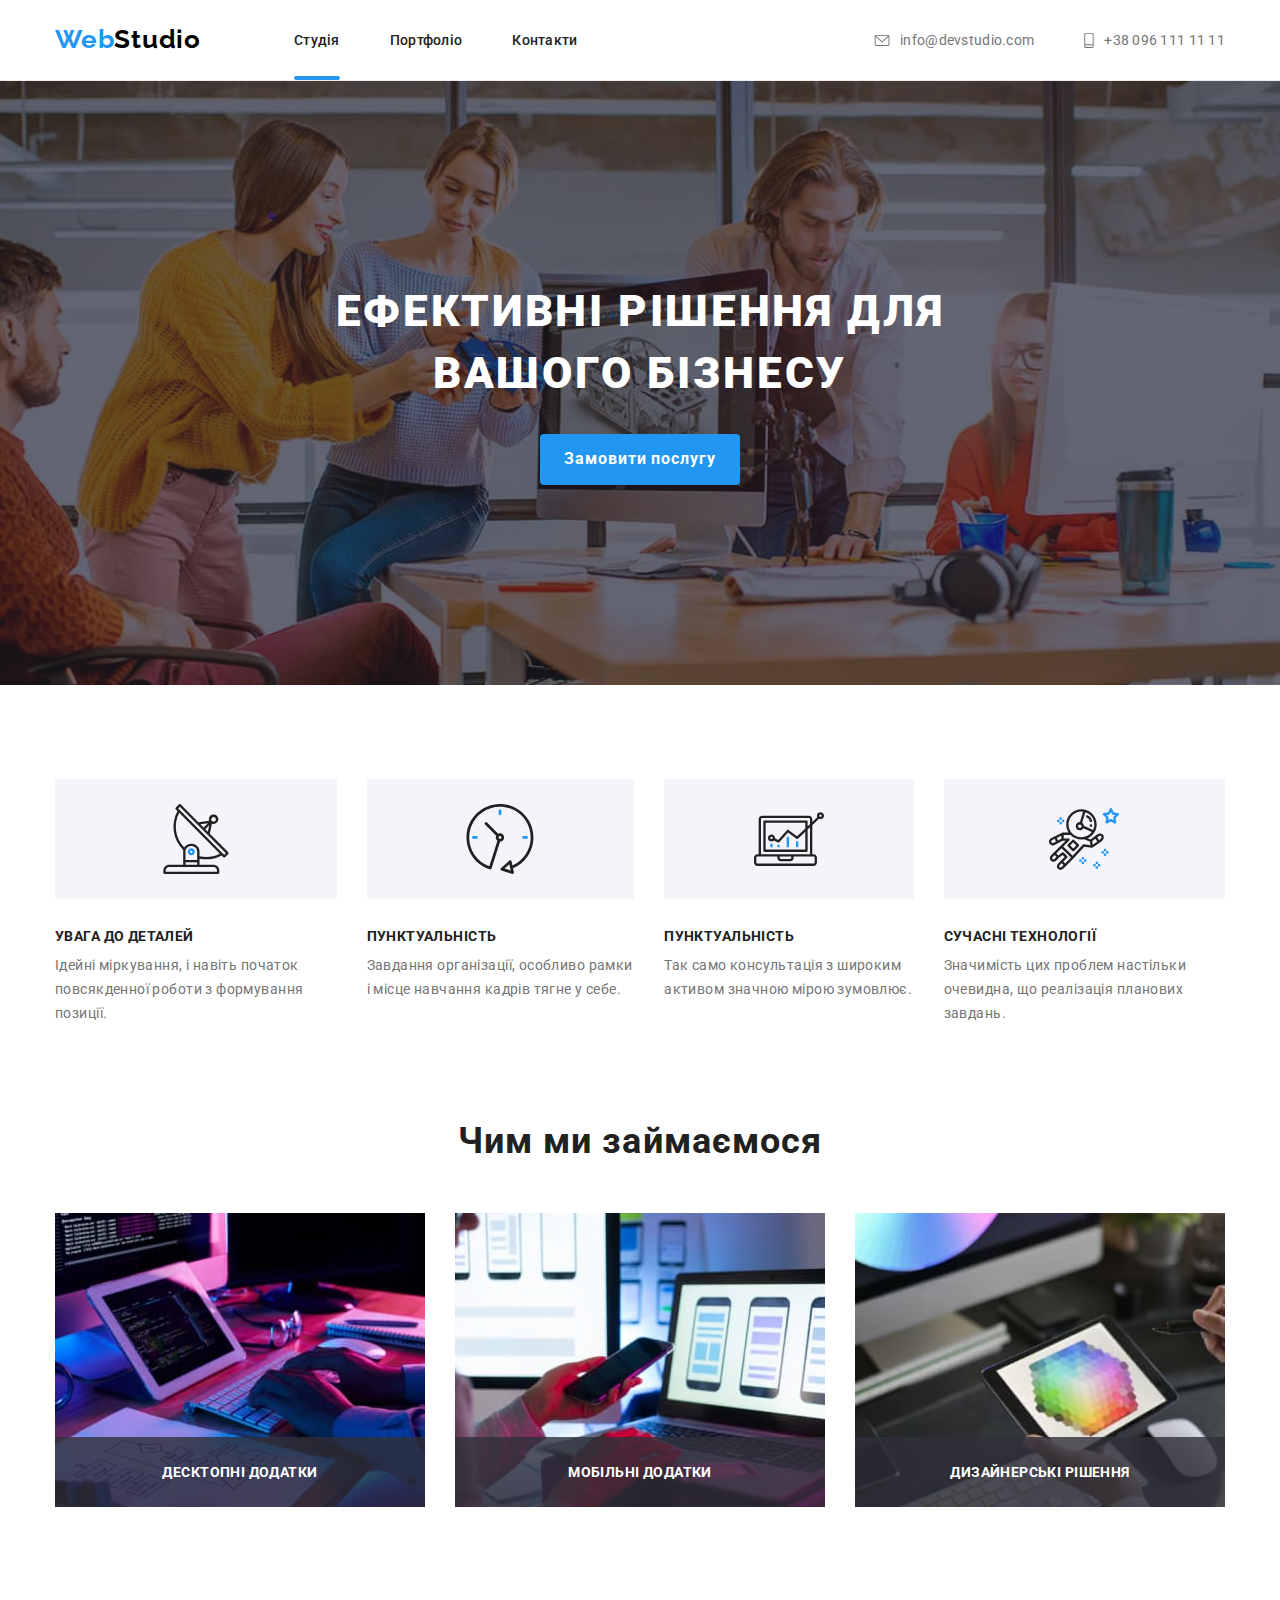
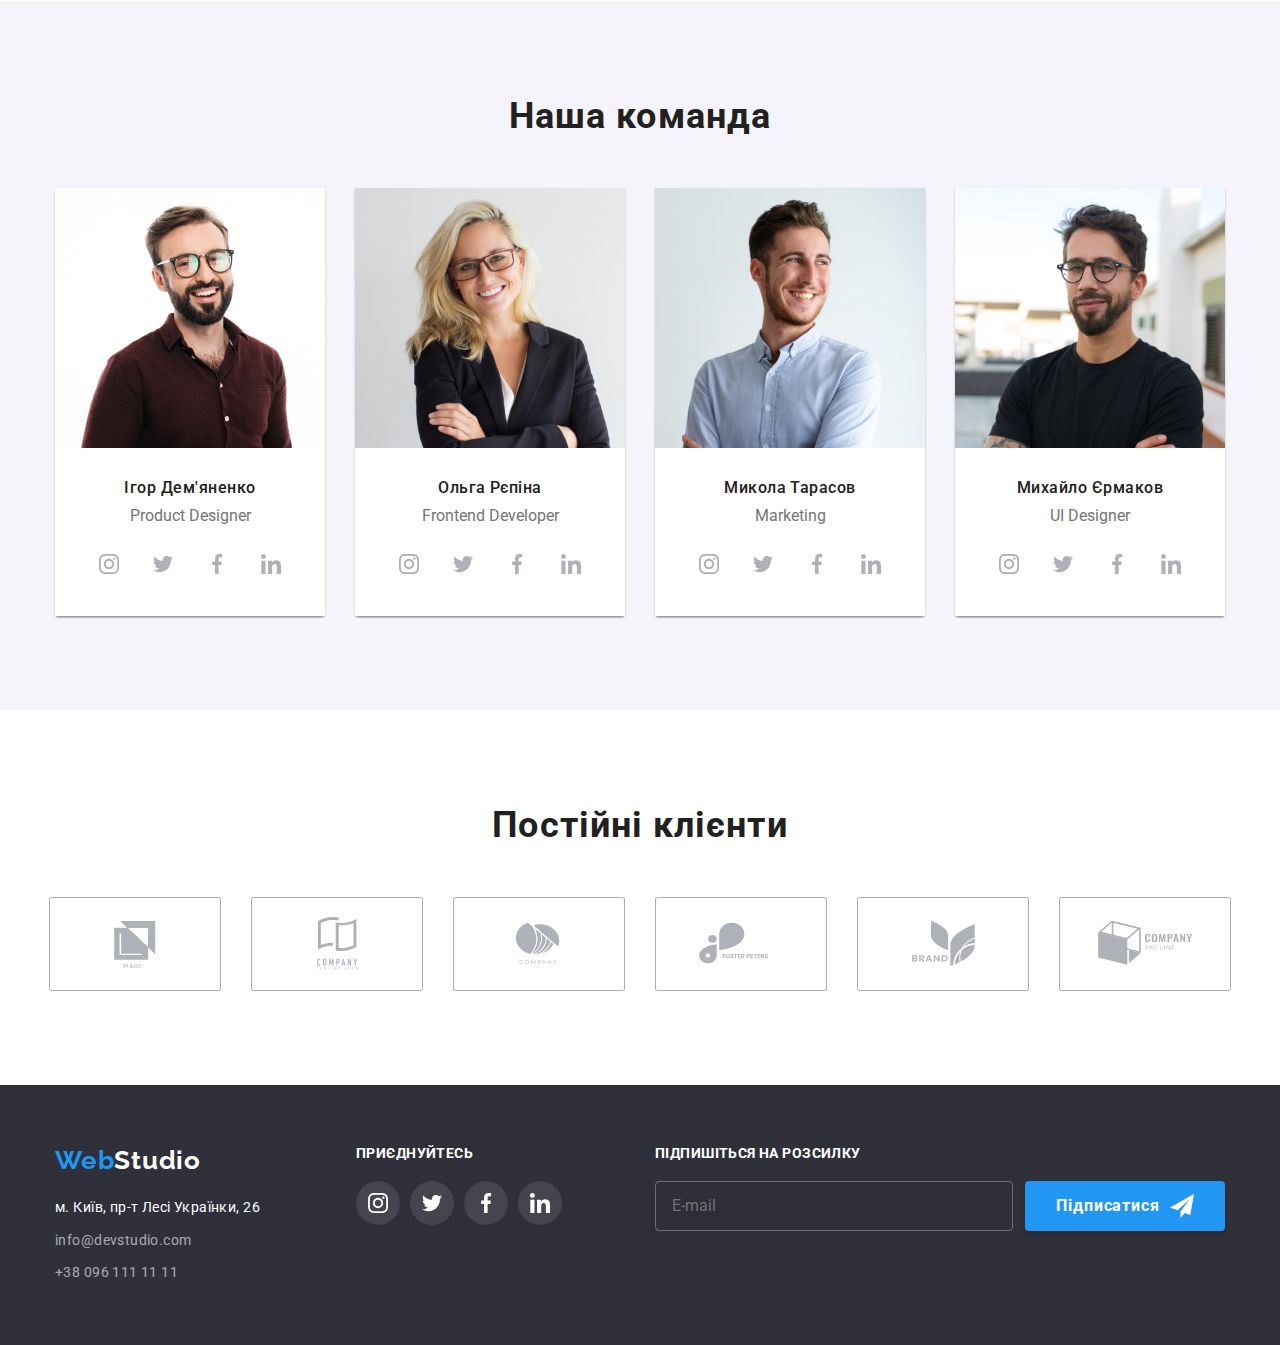
==== commit cf2a2e13: "add title style team section" ====
--- a/index.html
+++ b/index.html
@@ -159,7 +159,7 @@
       <!-- Team section -->
       <section class="section team-section">
         <div class="container">
-          <h2 class="team-section__title">Наша команда</h2>
+          <h2 class="title team-section__title">Наша команда</h2>
           <ul class="list team-list">
             <li class="team-list__item item">
               <img
